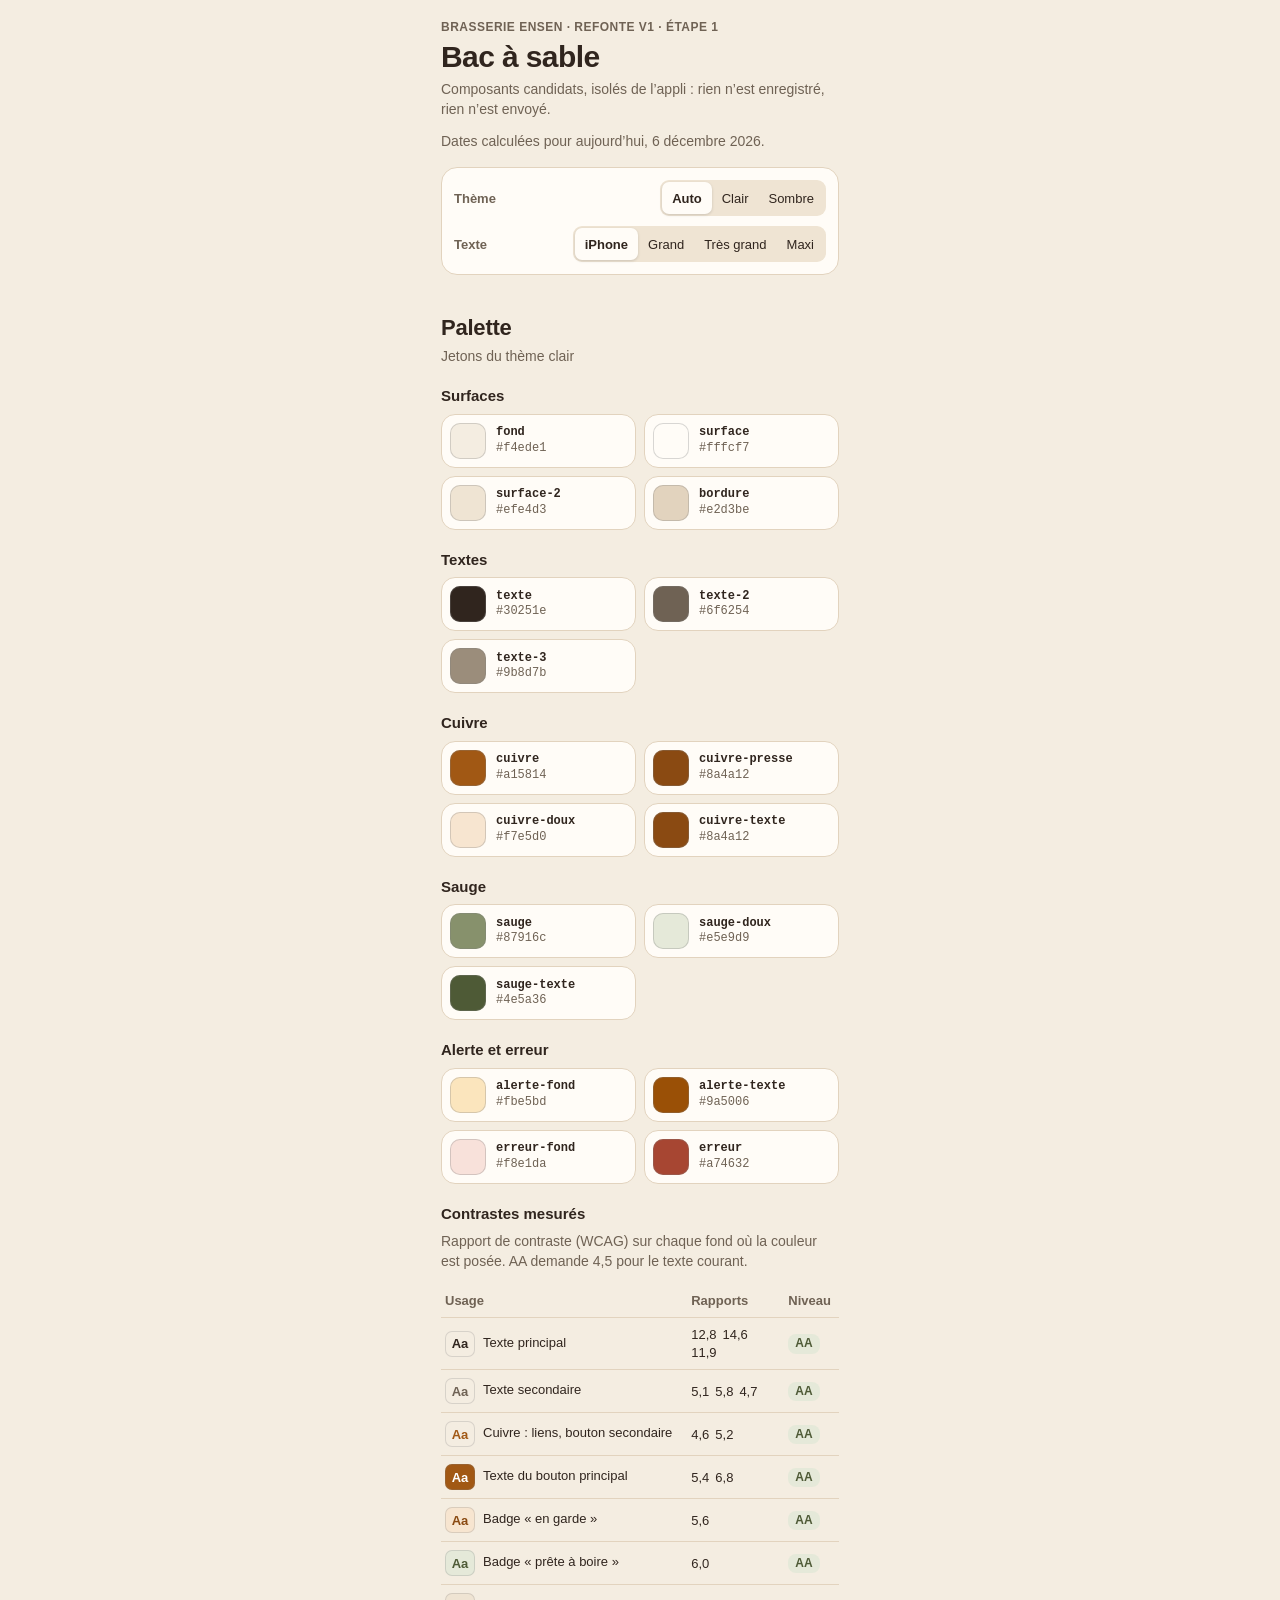
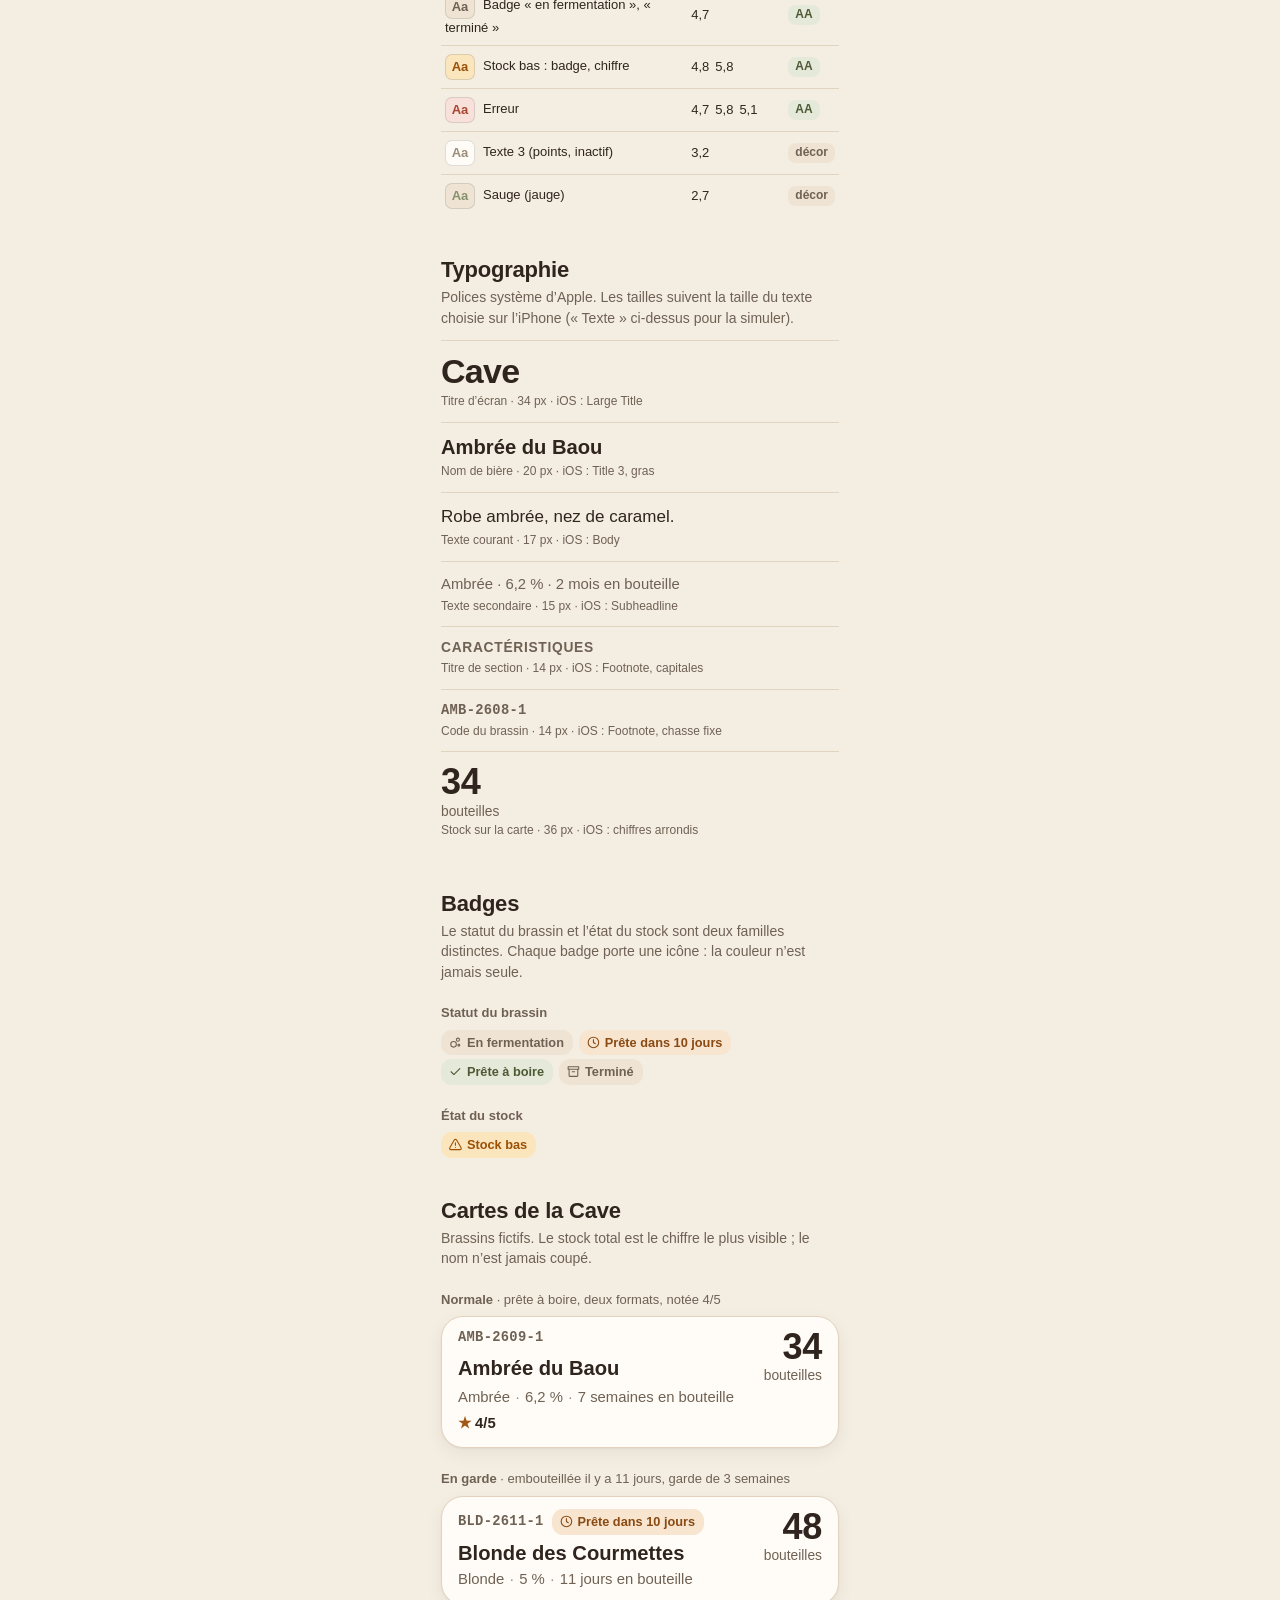
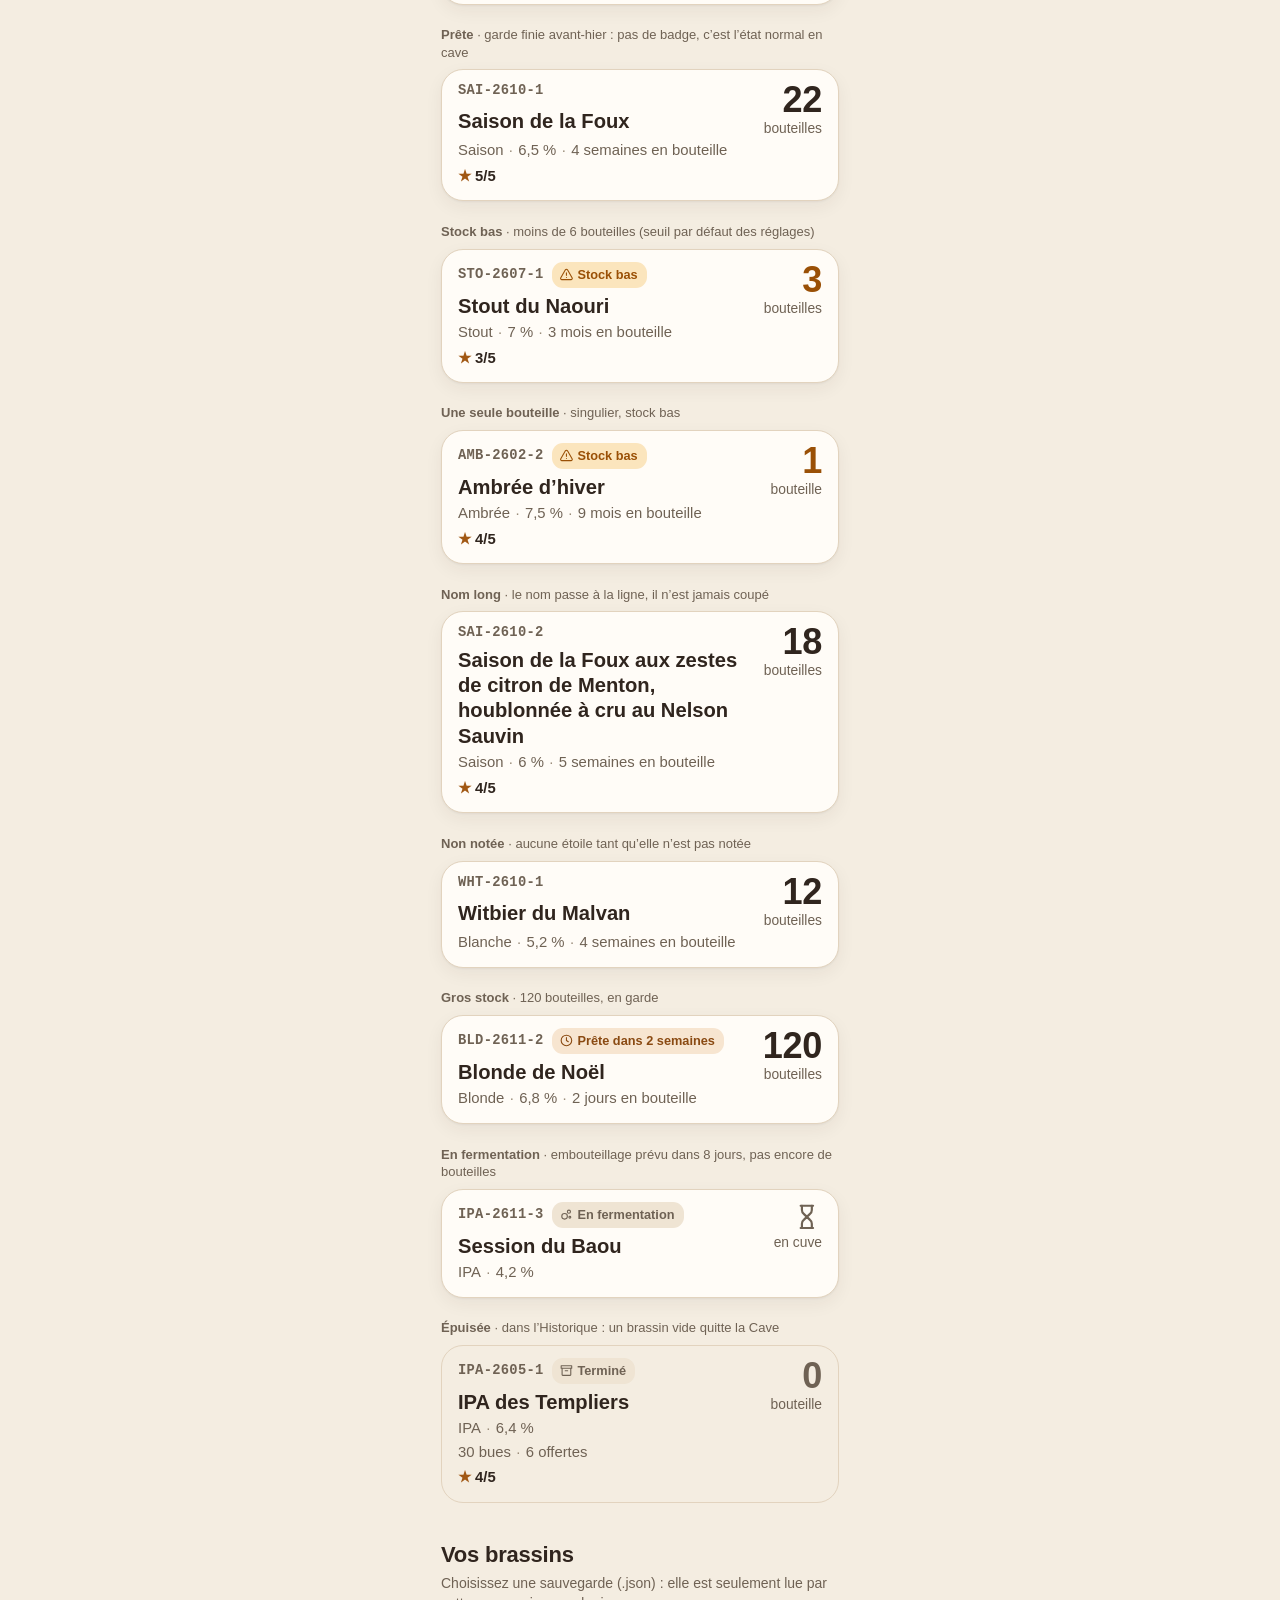
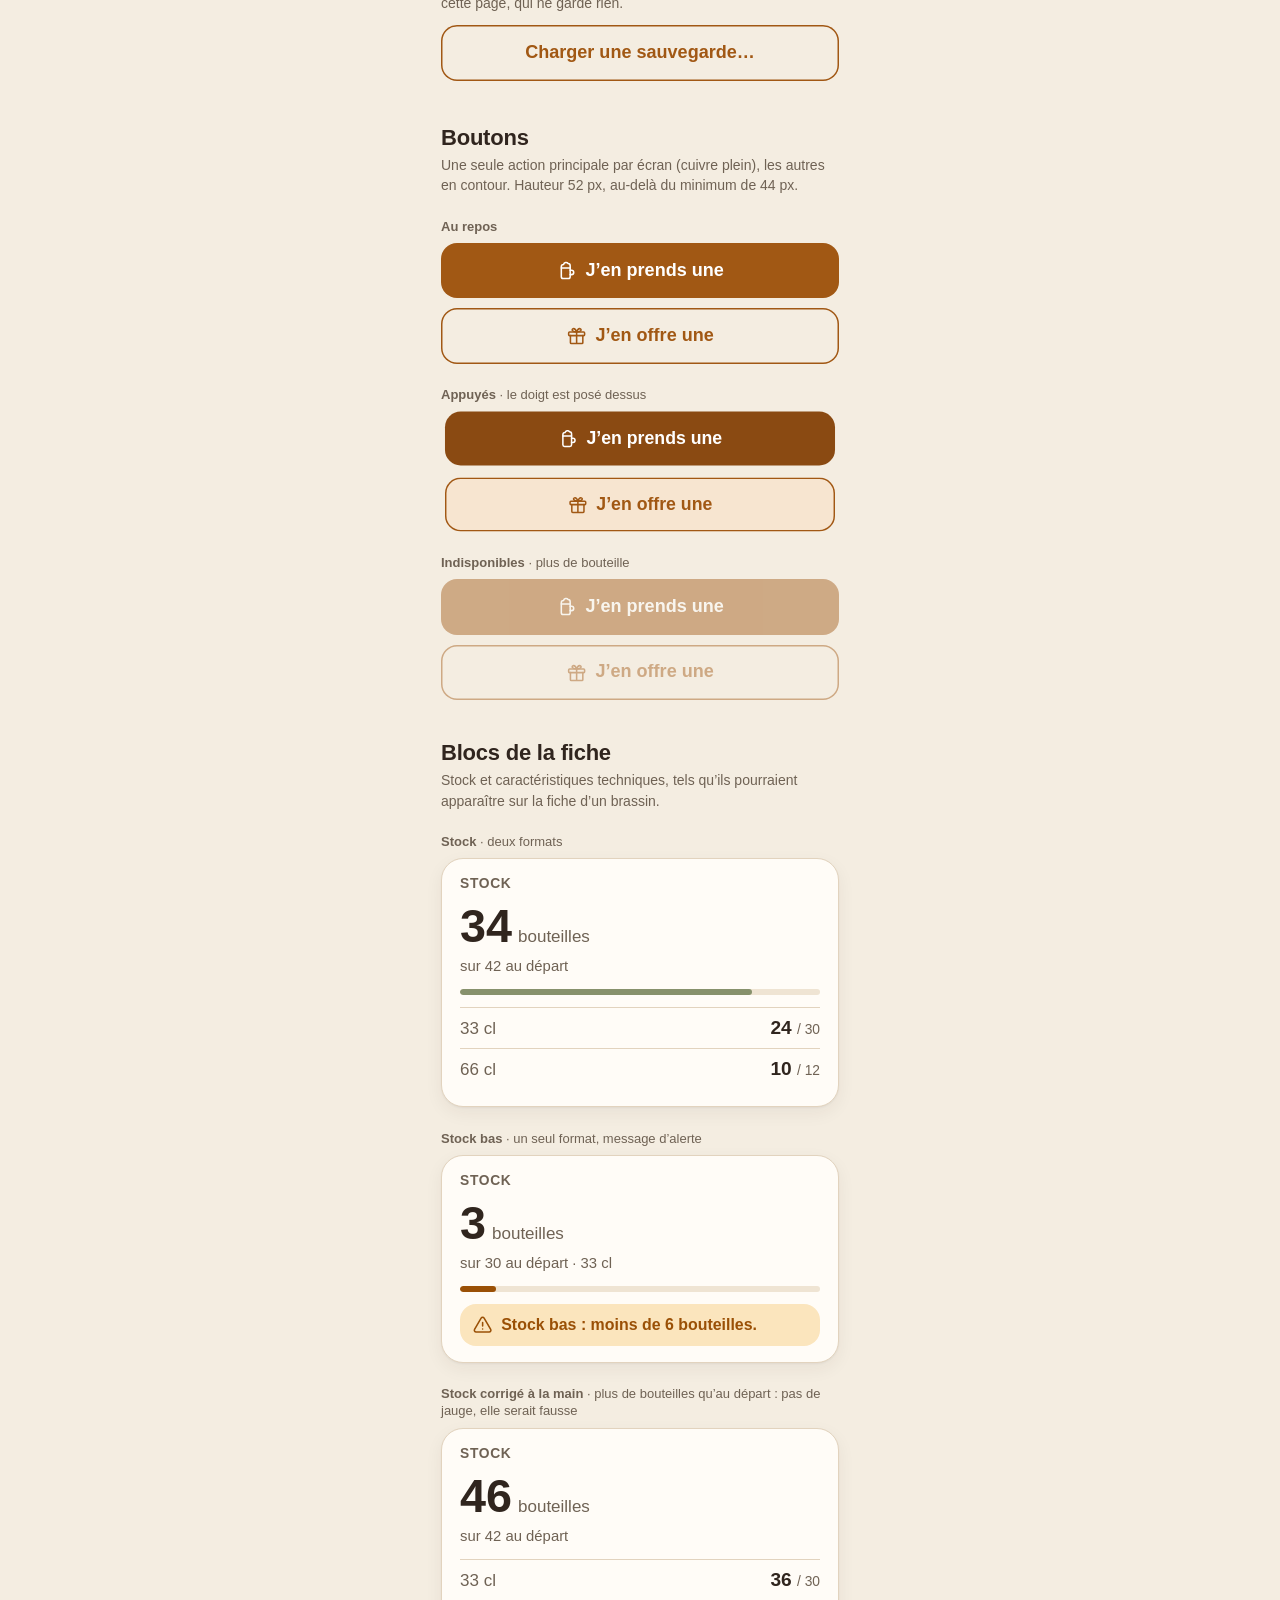
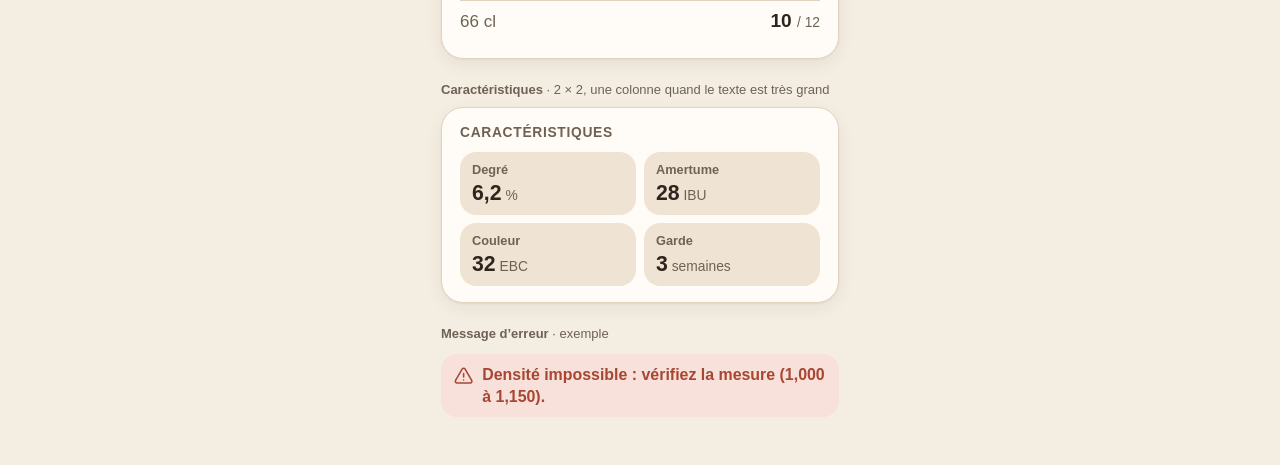
==== dev/bac-a-sable/index.html @ 82c7c416 "Refonte visuelle, étape 1 : bac à sable des composants Page de démonstration isolée (dev/bac-a-sable" ====
<!doctype html>
<html lang="fr">
<head>
  <meta charset="utf-8">
  <meta name="viewport" content="width=device-width, initial-scale=1, viewport-fit=cover">
  <meta name="robots" content="noindex">
  <meta name="color-scheme" content="light dark">
  <title>Bac à sable · Brasserie Ensen</title>
  <link rel="icon" href="../../icons/icon.svg" type="image/svg+xml">
  <link rel="stylesheet" href="systeme.css">
  <link rel="stylesheet" href="bac-a-sable.css">
  <script type="module" src="bac-a-sable.js"></script>
</head>
<body>
  <header class="bs-entete">
    <p class="bs-surtitre">Brasserie Ensen · refonte v1 · étape 1</p>
    <h1>Bac à sable</h1>
    <p class="bs-intro">Composants candidats, isolés de l’appli : rien n’est enregistré, rien n’est envoyé.</p>
    <p class="bs-intro" id="date-du-jour"></p>
    <div class="bs-reglages">
      <div class="bs-reglage">
        <span id="libelle-theme">Thème</span>
        <div class="bs-segments" role="group" aria-labelledby="libelle-theme">
          <button type="button" data-reglage="theme" data-valeur="auto" aria-pressed="true">Auto</button>
          <button type="button" data-reglage="theme" data-valeur="clair" aria-pressed="false">Clair</button>
          <button type="button" data-reglage="theme" data-valeur="sombre" aria-pressed="false">Sombre</button>
        </div>
      </div>
      <div class="bs-reglage">
        <span id="libelle-taille">Texte</span>
        <div class="bs-segments" role="group" aria-labelledby="libelle-taille">
          <button type="button" data-reglage="taille" data-valeur="systeme" aria-pressed="true">iPhone</button>
          <button type="button" data-reglage="taille" data-valeur="21" aria-pressed="false">Grand</button>
          <button type="button" data-reglage="taille" data-valeur="28" aria-pressed="false">Très grand</button>
          <button type="button" data-reglage="taille" data-valeur="40" aria-pressed="false">Maxi</button>
        </div>
      </div>
    </div>
  </header>

  <main class="bs-page">
    <section class="bs-section" aria-labelledby="titre-palette">
      <h2 id="titre-palette">Palette</h2>
      <p class="bs-intro" id="theme-actif"></p>
      <div id="nuancier"></div>
      <h3 class="bs-sous-titre">Contrastes mesurés</h3>
      <p class="bs-intro">Rapport de contraste (WCAG) sur chaque fond où la couleur est posée. AA demande 4,5 pour le texte courant.</p>
      <table class="bs-contrastes">
        <thead><tr><th scope="col">Usage</th><th scope="col">Rapports</th><th scope="col">Niveau</th></tr></thead>
        <tbody id="contrastes"></tbody>
      </table>
    </section>

    <section class="bs-section" aria-labelledby="titre-typo">
      <h2 id="titre-typo">Typographie</h2>
      <p class="bs-intro">Polices système d’Apple. Les tailles suivent la taille du texte choisie sur l’iPhone (« Texte » ci-dessus pour la simuler).</p>
      <div id="typographie"></div>
    </section>

    <section class="bs-section" aria-labelledby="titre-badges">
      <h2 id="titre-badges">Badges</h2>
      <p class="bs-intro">Le statut du brassin et l’état du stock sont deux familles distinctes. Chaque badge porte une icône : la couleur n’est jamais seule.</p>
      <div id="badges"></div>
    </section>

    <section class="bs-section" aria-labelledby="titre-cartes">
      <h2 id="titre-cartes">Cartes de la Cave</h2>
      <p class="bs-intro">Brassins fictifs. Le stock total est le chiffre le plus visible ; le nom n’est jamais coupé.</p>
      <div id="cartes"></div>
    </section>

    <section class="bs-section" aria-labelledby="titre-reels">
      <h2 id="titre-reels">Vos brassins</h2>
      <p class="bs-intro">Choisissez une sauvegarde (.json) : elle est seulement lue par cette page, qui ne garde rien.</p>
      <label class="e-btn e-btn--secondaire bs-fichier">
        Charger une sauvegarde…
        <input type="file" id="fichier" accept=".json,application/json">
      </label>
      <div id="reels"></div>
    </section>

    <section class="bs-section" aria-labelledby="titre-boutons">
      <h2 id="titre-boutons">Boutons</h2>
      <p class="bs-intro">Une seule action principale par écran (cuivre plein), les autres en contour. Hauteur 52 px, au-delà du minimum de 44 px.</p>
      <div id="boutons"></div>
    </section>

    <section class="bs-section" aria-labelledby="titre-blocs">
      <h2 id="titre-blocs">Blocs de la fiche</h2>
      <p class="bs-intro">Stock et caractéristiques techniques, tels qu’ils pourraient apparaître sur la fiche d’un brassin.</p>
      <div id="blocs"></div>
    </section>
  </main>
</body>
</html>
---- dev/bac-a-sable/systeme.css ----
/* Brasserie Ensen — système de design v1 (candidat, étape 1 de la refonte).
   Jetons sémantiques et composants, préfixés « e- » : ils cohabitent avec les styles
   actuels de l'appli sans les toucher, et seront adoptés écran par écran.
   Tailles en rem : elles suivent la taille du texte choisie sur l'iPhone (Dynamic Type)
   grâce à la police système -apple-system-body. */

/* ---------- Taille de base : celle de l'iPhone (Dynamic Type) ---------- */

html { font-size: 17px; }
@supports (font: -apple-system-body) {
  html { font: -apple-system-body; }
}

/* ---------- Jetons : clair ---------- */

:root {
  color-scheme: light;

  /* Surfaces */
  --e-fond: #f4ede1;
  --e-surface: #fffcf7;
  --e-surface-2: #efe4d3;
  --e-bordure: #e2d3be; /* décor : séparation douce, jamais seule porteuse d'information */

  /* Textes (contrastes sur le fond, la carte et la surface 2) */
  --e-texte: #30251e; /* 11,9 à 14,6:1 */
  --e-texte-2: #6f6254; /* 4,7 à 5,8:1 (au lieu de #796b5c, à 4,1:1 sur la surface 2) */
  --e-texte-3: #9b8d7b; /* décor seulement (2,8:1) : points, éléments inactifs */

  /* Cuivre : action principale, liens, sélection */
  --e-cuivre: #a15814; /* blanc dessus 5,4:1, sur le fond 4,6:1 (au lieu de #b76519, à 4,3:1) */
  --e-cuivre-presse: #8a4a12;
  --e-sur-cuivre: #ffffff;
  --e-cuivre-doux: #f7e5d0;
  --e-cuivre-texte: #8a4a12; /* sur cuivre doux : 5,6:1 */

  /* Sauge : prête, succès */
  --e-sauge: #87916c; /* décor seulement (3,3:1) */
  --e-sauge-doux: #e5e9d9;
  --e-sauge-texte: #4e5a36; /* sur sauge douce : 6,0:1 */

  /* Alerte (stock bas) et erreur */
  --e-alerte-fond: #fbe5bd;
  --e-alerte-texte: #9a5006; /* 4,8:1 */
  --e-erreur: #a74632; /* 5,1 à 5,8:1 */
  --e-erreur-fond: #f8e1da;

  /* Une seule famille d'ombres, légère */
  --e-ombre: 0 1px 2px rgb(48 37 30 / 0.05), 0 6px 18px rgb(48 37 30 / 0.06);

  /* Espacements (4, 8, 12, 16, 24, 32) et rayons */
  --e-1: 4px;
  --e-2: 8px;
  --e-3: 12px;
  --e-4: 16px;
  --e-5: 24px;
  --e-6: 32px;
  --e-r-badge: 11px;
  --e-r-champ: 16px;
  --e-r-carte: 22px;

  /* Polices système Apple */
  --e-police: -apple-system, BlinkMacSystemFont, "SF Pro Text", "Segoe UI", Roboto, "Helvetica Neue", sans-serif;
  --e-police-arrondie: ui-rounded, -apple-system, "SF Pro Rounded", "Segoe UI", sans-serif;
  --e-police-code: ui-monospace, "SF Mono", Menlo, Consolas, monospace;
}

/* ---------- Jetons : sombre (choix manuel, puis réglage de l'iPhone) ---------- */

:root[data-theme="sombre"] {
  color-scheme: dark;
  --e-fond: #17120e;
  --e-surface: #211a15;
  --e-surface-2: #2d241d;
  --e-bordure: #3a3027;
  --e-texte: #f4ebdf;
  --e-texte-2: #b8aa97;
  --e-texte-3: #8a7d6c;
  --e-cuivre: #e9954d;
  --e-cuivre-presse: #f2aa6a;
  --e-sur-cuivre: #1e1007;
  --e-cuivre-doux: #3a2717;
  --e-cuivre-texte: #f1a766;
  --e-sauge: #a3ae86;
  --e-sauge-doux: #2a3020;
  --e-sauge-texte: #c2cda0;
  --e-alerte-fond: #3e2b0f;
  --e-alerte-texte: #f3ba5e;
  --e-erreur: #f0907c;
  --e-erreur-fond: #3e1e17;
  --e-ombre: 0 1px 2px rgb(0 0 0 / 0.4), 0 6px 18px rgb(0 0 0 / 0.3);
}

@media (prefers-color-scheme: dark) {
  :root:not([data-theme="clair"]) {
    color-scheme: dark;
    --e-fond: #17120e;
    --e-surface: #211a15;
    --e-surface-2: #2d241d;
    --e-bordure: #3a3027;
    --e-texte: #f4ebdf;
    --e-texte-2: #b8aa97;
    --e-texte-3: #8a7d6c;
    --e-cuivre: #e9954d;
    --e-cuivre-presse: #f2aa6a;
    --e-sur-cuivre: #1e1007;
    --e-cuivre-doux: #3a2717;
    --e-cuivre-texte: #f1a766;
    --e-sauge: #a3ae86;
    --e-sauge-doux: #2a3020;
    --e-sauge-texte: #c2cda0;
    --e-alerte-fond: #3e2b0f;
    --e-alerte-texte: #f3ba5e;
    --e-erreur: #f0907c;
    --e-erreur-fond: #3e1e17;
    --e-ombre: 0 1px 2px rgb(0 0 0 / 0.4), 0 6px 18px rgb(0 0 0 / 0.3);
  }
}

/* ---------- Typographie (rem : suit la taille du texte de l'iPhone) ---------- */

.e-titre-ecran { margin: 0; font: 800 2rem/1.1 var(--e-police); letter-spacing: -0.02em; color: var(--e-texte); }
.e-titre-section {
  margin: 0;
  color: var(--e-texte-2);
  font: 650 0.8125rem/1.3 var(--e-police);
  letter-spacing: 0.05em;
  text-transform: uppercase;
}
.e-texte { font: 400 1rem/1.45 var(--e-police); color: var(--e-texte); }
.e-secondaire { font: 400 0.875rem/1.4 var(--e-police); color: var(--e-texte-2); }
.e-code {
  font: 600 0.8125rem/1.3 var(--e-police-code);
  letter-spacing: 0.02em;
  color: var(--e-texte-2);
}
.e-chiffre { font-family: var(--e-police-arrondie); font-variant-numeric: tabular-nums; }
.e-insecable { white-space: nowrap; } /* « 33 cl » ne se coupe pas */

/* Icônes au trait fin (SVG maison) */
.e-icone { width: 1.25rem; height: 1.25rem; flex: none; }

/* ---------- Badges : statut du brassin ≠ état du stock ---------- */

.e-badges { display: flex; flex-wrap: wrap; gap: var(--e-1) 6px; }
.e-badge {
  display: inline-flex;
  align-items: center;
  gap: 4px;
  min-height: 1.5rem;
  padding: 2px 9px 2px 7px;
  border-radius: var(--e-r-badge);
  font: 650 0.75rem/1.2 var(--e-police);
}
.e-badge .e-icone { width: 0.875rem; height: 0.875rem; }
/* Statut de production : fonds doux, icône d'état (bulles, horloge, coche, boîte) */
.e-badge--fermentation,
.e-badge--termine { background: var(--e-surface-2); color: var(--e-texte-2); }
.e-badge--garde { background: var(--e-cuivre-doux); color: var(--e-cuivre-texte); }
.e-badge--prete { background: var(--e-sauge-doux); color: var(--e-sauge-texte); }
/* État du stock : couleur d'alerte et triangle, pour ne jamais dépendre de la seule couleur */
.e-badge--stock-bas { background: var(--e-alerte-fond); color: var(--e-alerte-texte); }

/* ---------- Note compacte ---------- */

.e-note { display: flex; align-items: baseline; gap: 4px; width: fit-content; margin: 0; font: 650 0.875rem/1.3 var(--e-police); color: var(--e-texte); }
.e-note .e-etoile { color: var(--e-cuivre); }

/* ---------- Carte de brassin (Cave) ---------- */

.e-cartes { display: grid; gap: var(--e-3); margin: 0; padding: 0; list-style: none; }
.e-carte {
  container-type: inline-size; /* la carte se réorganise quand le texte grandit */
  display: block;
  padding: var(--e-3) var(--e-4) 14px;
  border: 1px solid var(--e-bordure);
  border-radius: var(--e-r-carte);
  background: var(--e-surface);
  box-shadow: var(--e-ombre);
  color: var(--e-texte);
  text-decoration: none;
  transition: transform 0.12s;
}
.e-carte:active { transform: scale(0.985); }
.e-carte:focus-visible { outline: 2px solid var(--e-cuivre); outline-offset: 3px; }
/* Stock en haut à droite, à côté du code et du nom ; les autres lignes prennent toute la largeur */
.e-carte-grille {
  display: grid;
  grid-template-columns: minmax(0, 1fr) auto;
  grid-template-areas:
    "haut  stock"
    "nom   stock"
    "meta  meta"
    "bilan bilan"
    "note  note";
  column-gap: var(--e-4);
  align-items: start;
}
.e-carte-haut { grid-area: haut; display: flex; flex-wrap: wrap; align-items: center; gap: 6px var(--e-2); margin-bottom: 6px; }
.e-carte-nom { grid-area: nom; margin: 0; font: 700 1.1875rem/1.25 var(--e-police); overflow-wrap: anywhere; }
.e-carte-meta { grid-area: meta; margin: 3px 0 0; overflow: hidden; color: var(--e-texte-2); font: 400 0.875rem/1.4 var(--e-police); }
.e-carte-bilan { grid-area: bilan; }
.e-carte-grille > .e-note { grid-area: note; margin-top: 6px; }
/* Stock total : le chiffre le plus visible de la carte */
.e-carte-stock { grid-area: stock; display: grid; justify-items: end; text-align: right; }
.e-carte-stock b { font: 700 2.125rem/1 var(--e-police-arrondie); font-variant-numeric: tabular-nums; letter-spacing: -0.01em; }
.e-carte-stock span { margin-top: 2px; color: var(--e-texte-2); font: 400 0.8125rem/1.2 var(--e-police); }
.e-carte-stock--bas b { color: var(--e-alerte-texte); }
.e-carte-stock--vide b { color: var(--e-texte-2); }
.e-carte-stock--attente .e-icone { width: 1.75rem; height: 1.75rem; color: var(--e-texte-2); }
.e-carte--terminee { background: transparent; box-shadow: none; }

/* Très grand texte : une seule colonne, le stock sous le nom (« 34 bouteilles ») */
@container (max-width: 14rem) {
  .e-carte-grille { grid-template-columns: minmax(0, 1fr); grid-template-areas: "haut" "nom" "stock" "meta" "bilan" "note"; }
  .e-carte-stock { display: flex; flex-wrap: wrap; align-items: baseline; gap: 0 6px; margin-top: 4px; text-align: left; }
}

/* Liste « Ambrée · 6,2 % · … » : chaque élément porte son point, et le point qui
   ouvrirait une nouvelle ligne est masqué (décalé à gauche, coupé par le parent). */
.e-points { display: flex; flex-wrap: wrap; margin-left: -1em; }
/* Retrait suspendu : si un élément trop long se coupe lui-même, sa 2e ligne reste visible */
.e-points > span { min-width: 0; padding-left: 1em; text-indent: -1em; }
.e-points > span::before { content: "·"; display: inline-block; width: 1em; text-align: center; text-indent: 0; color: var(--e-texte-3); }

/* ---------- Boutons ---------- */

.e-btn {
  appearance: none;
  display: inline-flex;
  align-items: center;
  justify-content: center;
  gap: var(--e-2);
  min-height: 3.25rem;
  padding: 0 1.25rem;
  border: 0;
  border-radius: var(--e-r-champ);
  background: transparent;
  color: inherit;
  font: 650 1.0625rem/1.2 var(--e-police);
  text-align: center;
  text-decoration: none;
  cursor: pointer;
  touch-action: manipulation;
  transition: transform 0.12s, background-color 0.12s;
}
.e-btn:active { transform: scale(0.98); }
.e-btn:disabled { opacity: 0.45; }
.e-btn:focus-visible { outline: 2px solid var(--e-cuivre); outline-offset: 2px; }
.e-btn--principal { background: var(--e-cuivre); color: var(--e-sur-cuivre); }
.e-btn--principal:active { background: var(--e-cuivre-presse); }
.e-btn--secondaire { color: var(--e-cuivre); box-shadow: inset 0 0 0 1.5px var(--e-cuivre); }
.e-btn--secondaire:active { background: var(--e-cuivre-doux); }
.e-actions { display: flex; flex-wrap: wrap; gap: 10px; }
/* Pleine largeur l'un sous l'autre sur iPhone (texte jamais coupé), côte à côte si la place le permet */
.e-actions .e-btn { flex: 1 1 12rem; }

/* ---------- Blocs : stock, caractéristiques ---------- */

.e-bloc {
  container-type: inline-size; /* les caractéristiques passent sur une colonne quand le texte grandit */
  padding: var(--e-4) 18px;
  border: 1px solid var(--e-bordure);
  border-radius: var(--e-r-carte);
  background: var(--e-surface);
  box-shadow: var(--e-ombre);
  color: var(--e-texte);
}
.e-bloc > .e-titre-section { margin-bottom: 10px; }

/* Jauge : reprend le chiffre écrit à côté, simple appui visuel */
.e-jauge { height: 6px; margin-top: var(--e-3); border-radius: 3px; background: var(--e-surface-2); overflow: hidden; }
.e-jauge > span { display: block; height: 100%; border-radius: inherit; background: var(--e-sauge); }
.e-jauge--alerte > span { background: var(--e-alerte-texte); }

/* Message dans un bloc (alerte, erreur) : icône + texte, jamais la couleur seule */
.e-message {
  display: flex;
  align-items: flex-start;
  gap: var(--e-2);
  margin: var(--e-3) 0 0;
  padding: 10px var(--e-3);
  border-radius: var(--e-r-champ);
  font: 600 0.9375rem/1.35 var(--e-police);
}
.e-message .e-icone { margin-top: 0.05em; }
.e-message--alerte { background: var(--e-alerte-fond); color: var(--e-alerte-texte); }
.e-message--erreur { background: var(--e-erreur-fond); color: var(--e-erreur); }

.e-stock-total { margin: 0; font: 400 1rem/1.2 var(--e-police); color: var(--e-texte-2); }
.e-stock-total b { margin-right: 6px; color: var(--e-texte); font: 700 2.75rem/1 var(--e-police-arrondie); font-variant-numeric: tabular-nums; }
.e-stock-depart { margin: 6px 0 0; color: var(--e-texte-2); font: 400 0.875rem/1.4 var(--e-police); }
.e-formats { display: grid; gap: 0; margin: var(--e-3) 0 0; }
.e-formats > div { display: flex; justify-content: space-between; align-items: baseline; padding: var(--e-2) 0; border-top: 1px solid var(--e-bordure); }
.e-formats dt { color: var(--e-texte-2); font: 400 1rem/1.3 var(--e-police); }
.e-formats dd { margin: 0; font: 700 1.125rem/1.3 var(--e-police-arrondie); font-variant-numeric: tabular-nums; }
.e-formats dd small { color: var(--e-texte-2); font: 400 0.8125rem var(--e-police); }

/* Caractéristiques : 2 × 2, une seule colonne aux très grandes tailles de texte (jamais tronquées) */
.e-metriques { display: grid; grid-template-columns: 1fr 1fr; gap: var(--e-2); margin: 0; }
@container (max-width: 13.5rem) {
  .e-metriques { grid-template-columns: 1fr; }
}
.e-metrique { display: grid; align-content: start; gap: 2px; padding: 10px var(--e-3); border-radius: var(--e-r-champ); background: var(--e-surface-2); }
.e-metrique dt { color: var(--e-texte-2); font: 600 0.75rem/1.3 var(--e-police); }
.e-metrique dd { margin: 0; color: var(--e-texte-2); font: 400 0.8125rem/1.2 var(--e-police); }
.e-metrique dd b { color: var(--e-texte); font: 700 1.25rem/1.15 var(--e-police-arrondie); font-variant-numeric: tabular-nums; }

/* ---------- Moins d'animations si l'iPhone le demande ---------- */

@media (prefers-reduced-motion: reduce) {
  .e-carte,
  .e-btn { transition: none; }
  .e-carte:active,
  .e-btn:active { transform: none; }
}
---- dev/bac-a-sable/bac-a-sable.css ----
/* Mise en page du bac à sable seulement (préfixe « bs- ») : ne fait pas partie du système.
   Les libellés de la page sont en px pour rester fixes ; les composants « e- » sont en rem
   et suivent la taille du texte simulée. */

/* Simulation de la taille du texte de l'iPhone (Réglages > Luminosité et affichage > Taille du texte) */
html[data-taille="21"] { font-size: 21px; }
html[data-taille="28"] { font-size: 28px; }
html[data-taille="40"] { font-size: 40px; }

*,
*::before,
*::after { box-sizing: border-box; }

body {
  margin: 0;
  background: var(--e-fond);
  color: var(--e-texte);
  font: 400 16px/1.45 var(--e-police);
  -webkit-text-size-adjust: 100%;
  text-size-adjust: 100%;
}

.bs-entete,
.bs-page { max-width: 430px; margin: 0 auto; padding: 0 16px; }
.bs-entete { padding-top: max(20px, env(safe-area-inset-top)); }
.bs-page { padding-bottom: max(48px, env(safe-area-inset-bottom)); }

.bs-surtitre { margin: 0; color: var(--e-texte-2); font: 600 12px/1.3 var(--e-police); letter-spacing: 0.04em; text-transform: uppercase; }
.bs-entete h1 { margin: 4px 0 6px; font: 800 30px/1.1 var(--e-police); letter-spacing: -0.02em; }
.bs-intro { margin: 0 0 12px; color: var(--e-texte-2); font: 400 14px/1.45 var(--e-police); }

/* Réglages d'affichage : contrôles segmentés */
.bs-reglages { display: grid; gap: 10px; margin-top: 16px; padding: 12px; border: 1px solid var(--e-bordure); border-radius: 16px; background: var(--e-surface); }
.bs-reglage { display: flex; flex-wrap: wrap; align-items: center; justify-content: space-between; gap: 8px; color: var(--e-texte-2); font: 600 13px/1.2 var(--e-police); }
.bs-segments { display: inline-flex; padding: 2px; border-radius: 9px; background: var(--e-surface-2); }
.bs-segments button {
  appearance: none;
  min-height: 32px;
  padding: 0 10px;
  border: 0;
  border-radius: 7px;
  background: transparent;
  color: var(--e-texte);
  font: 500 13px/1 var(--e-police);
  cursor: pointer;
}
.bs-segments button[aria-pressed="true"] { background: var(--e-surface); box-shadow: 0 1px 3px rgb(0 0 0 / 0.15); font-weight: 650; }
.bs-segments button:focus-visible { outline: 2px solid var(--e-cuivre); outline-offset: 1px; }

/* Sections */
.bs-section { margin-top: 40px; }
.bs-section > h2 { margin: 0 0 4px; font: 750 22px/1.2 var(--e-police); letter-spacing: -0.01em; }
.bs-sous-titre { margin: 20px 0 8px; font: 650 15px/1.3 var(--e-police); }
.bs-cas { margin: 22px 0 8px; color: var(--e-texte-2); font: 650 13px/1.35 var(--e-police); }
.bs-cas small { font: 400 13px/1.35 var(--e-police); }
.bs-pile { display: grid; gap: 12px; }
.bs-resume { margin: 12px 0 0; color: var(--e-texte-2); font: 400 14px/1.4 var(--e-police); }

/* Palette */
.bs-nuancier { display: grid; grid-template-columns: repeat(2, minmax(0, 1fr)); gap: 8px; }
.bs-nuance { display: flex; align-items: center; gap: 10px; min-width: 0; padding: 8px; border: 1px solid var(--e-bordure); border-radius: 14px; background: var(--e-surface); }
.bs-nuance i { flex: none; width: 36px; height: 36px; border-radius: 10px; box-shadow: inset 0 0 0 1px rgb(127 127 127 / 0.3); }
.bs-nuance span { display: grid; min-width: 0; }
.bs-nuance code { font: 600 12px/1.3 var(--e-police-code); overflow-wrap: anywhere; }
.bs-nuance small { color: var(--e-texte-2); font: 400 12px/1.3 var(--e-police-code); }

/* Contrastes */
.bs-contrastes { width: 100%; border-collapse: collapse; font: 400 13px/1.35 var(--e-police); }
.bs-contrastes th,
.bs-contrastes td { padding: 8px 4px; border-top: 1px solid var(--e-bordure); text-align: left; vertical-align: middle; }
.bs-contrastes thead th { border-top: 0; color: var(--e-texte-2); font-weight: 600; }
.bs-contrastes tbody th { font-weight: 500; }
.bs-echantillon {
  display: inline-grid;
  place-items: center;
  width: 30px;
  height: 26px;
  margin-right: 8px;
  border-radius: 7px;
  box-shadow: inset 0 0 0 1px rgb(127 127 127 / 0.25);
  font: 700 13px/1 var(--e-police);
  vertical-align: middle;
}
.bs-mesure { display: inline-block; margin-right: 6px; font-variant-numeric: tabular-nums; }
.bs-ok,
.bs-moyen,
.bs-ko,
.bs-decor { display: inline-block; padding: 2px 7px; border-radius: 8px; font: 650 12px/1.3 var(--e-police); white-space: nowrap; }
.bs-ok { background: var(--e-sauge-doux); color: var(--e-sauge-texte); }
.bs-decor { background: var(--e-surface-2); color: var(--e-texte-2); }
.bs-moyen { background: var(--e-alerte-fond); color: var(--e-alerte-texte); }
.bs-ko { background: var(--e-erreur-fond); color: var(--e-erreur); }

/* Typographie */
.bs-typo { padding: 12px 0; border-top: 1px solid var(--e-bordure); }
.bs-typo > :first-child { margin: 0; }
.bs-legende { margin: 4px 0 0; color: var(--e-texte-2); font: 400 12px/1.3 var(--e-police); }
.bs-gauche { justify-items: start; text-align: left; }

/* Boutons : états figés pour la démonstration */
.e-btn--principal.bs-appuye { background: var(--e-cuivre-presse); transform: scale(0.98); }
.e-btn--secondaire.bs-appuye { background: var(--e-cuivre-doux); transform: scale(0.98); }

/* Choix d'une sauvegarde : le vrai champ fichier, invisible, couvre le bouton */
.bs-fichier { position: relative; width: 100%; margin-bottom: 4px; }
.bs-fichier input { position: absolute; inset: 0; width: 100%; opacity: 0; cursor: pointer; }
.bs-fichier:focus-within { outline: 2px solid var(--e-cuivre); outline-offset: 2px; }
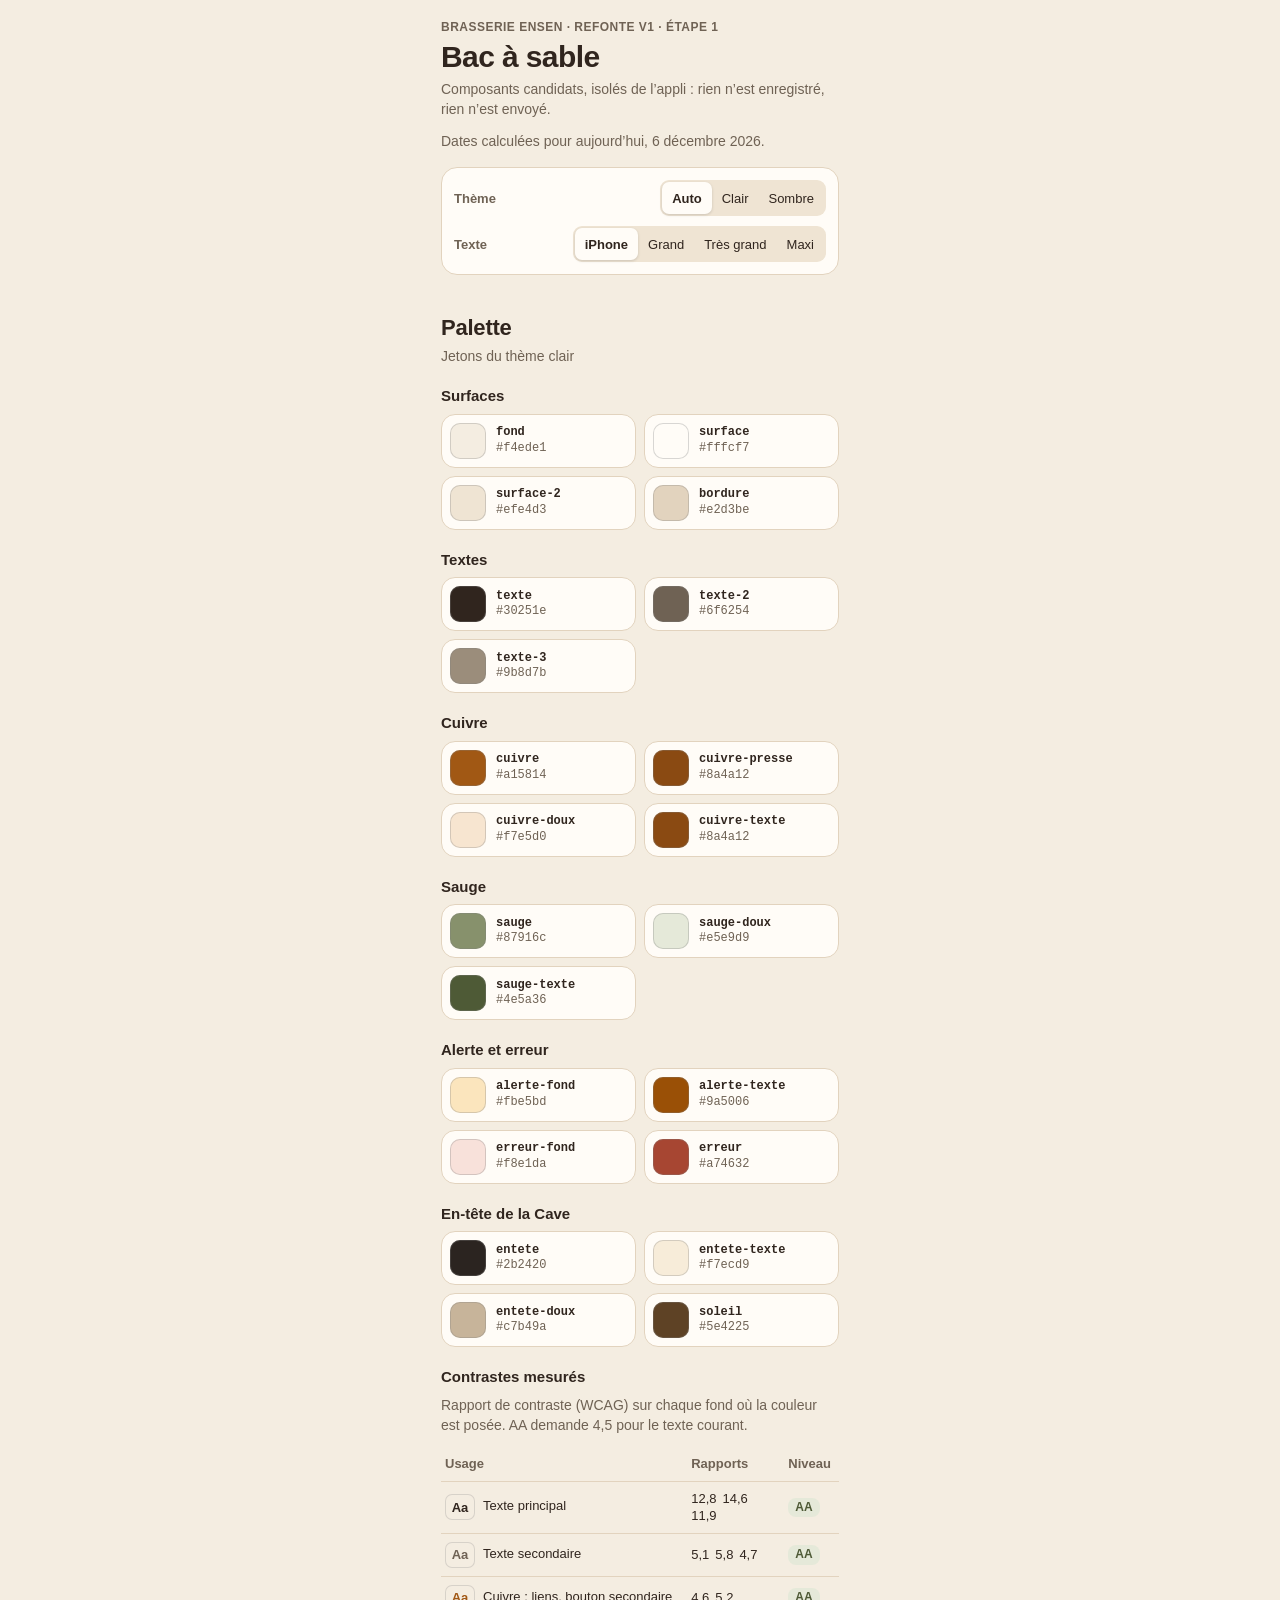
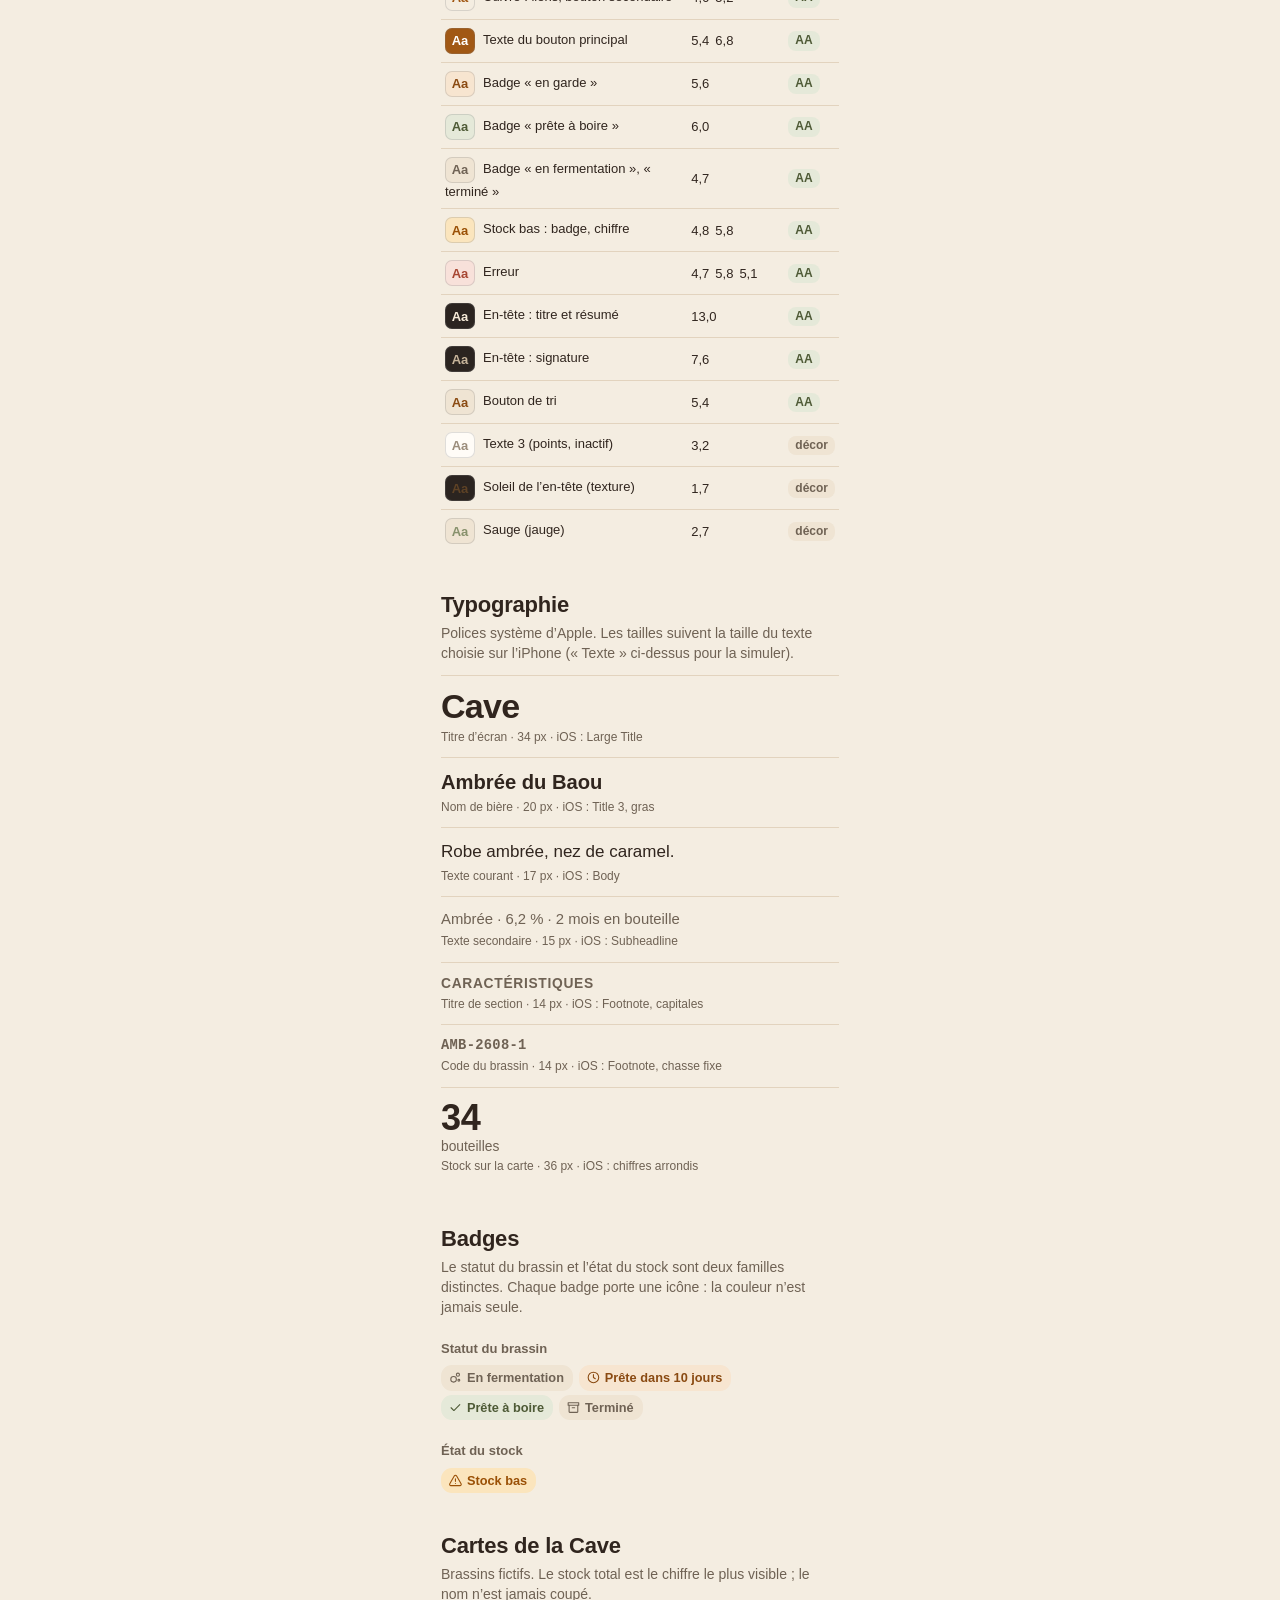
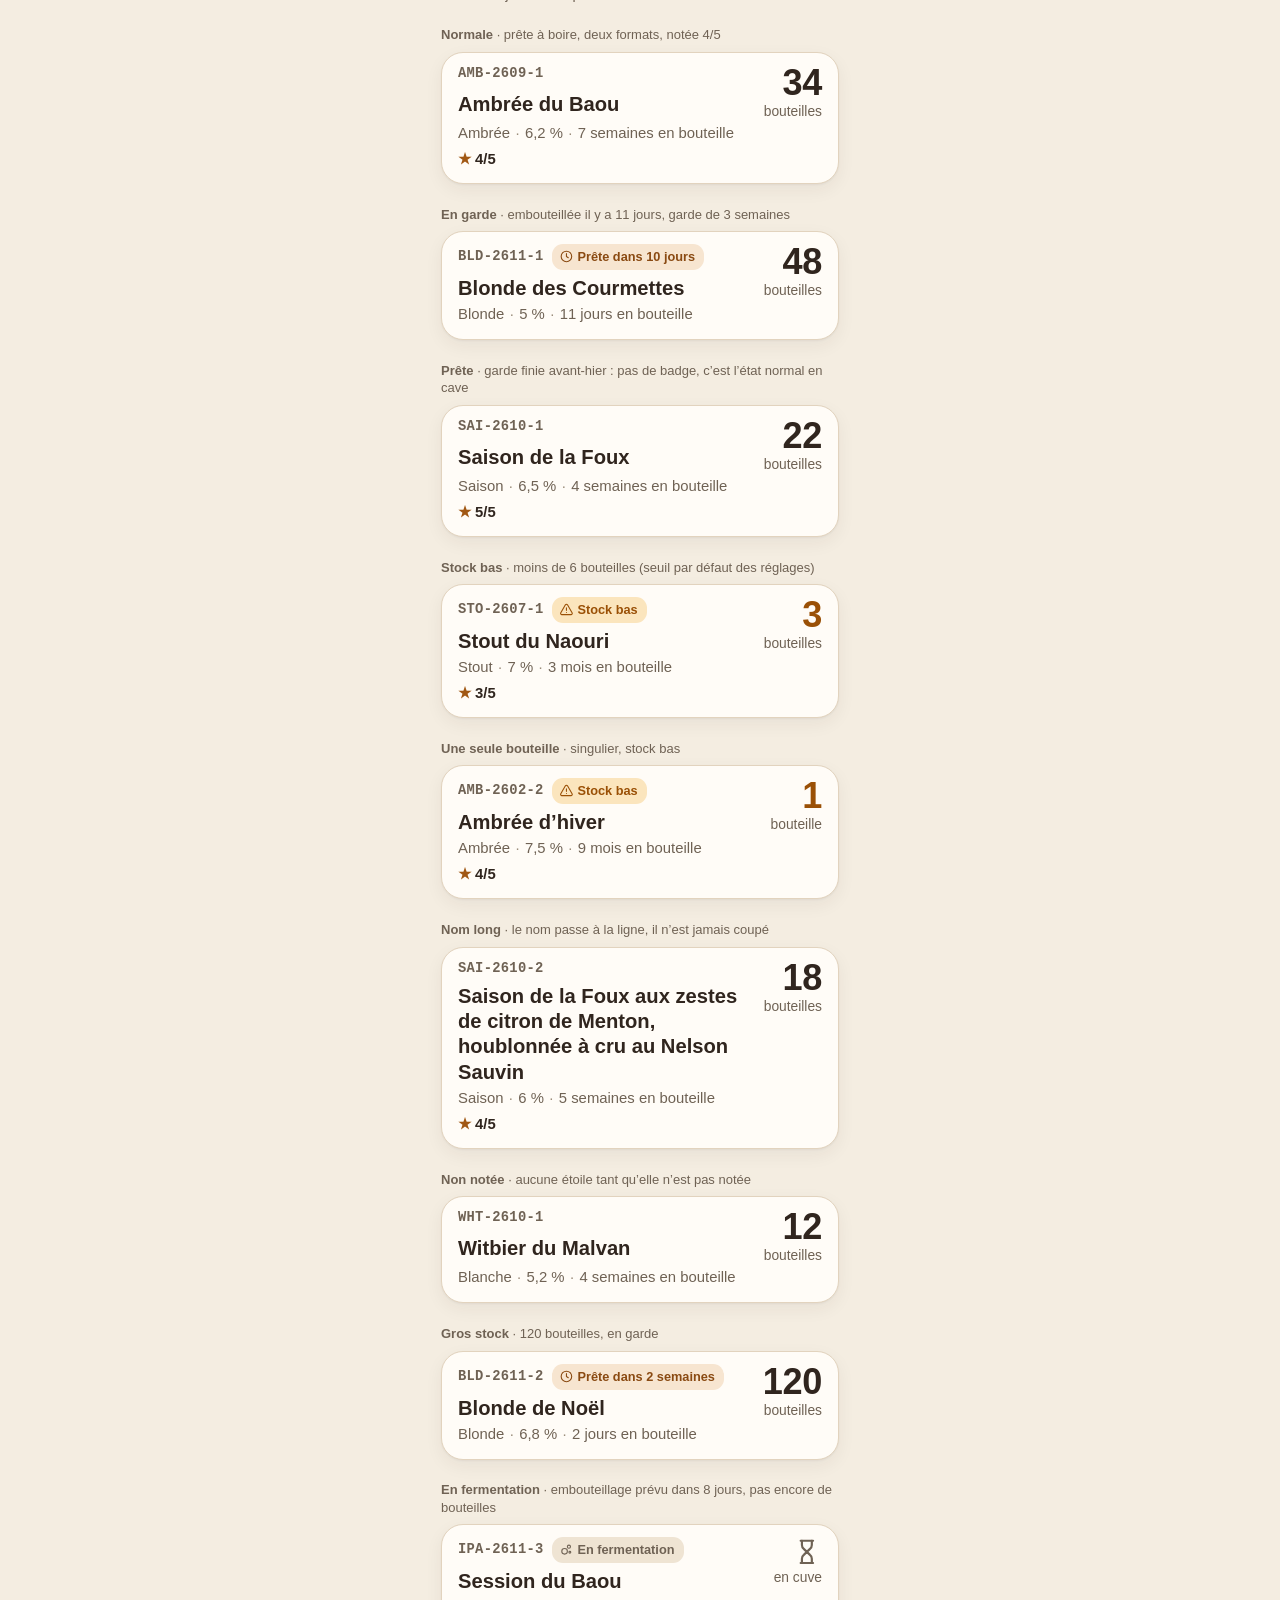
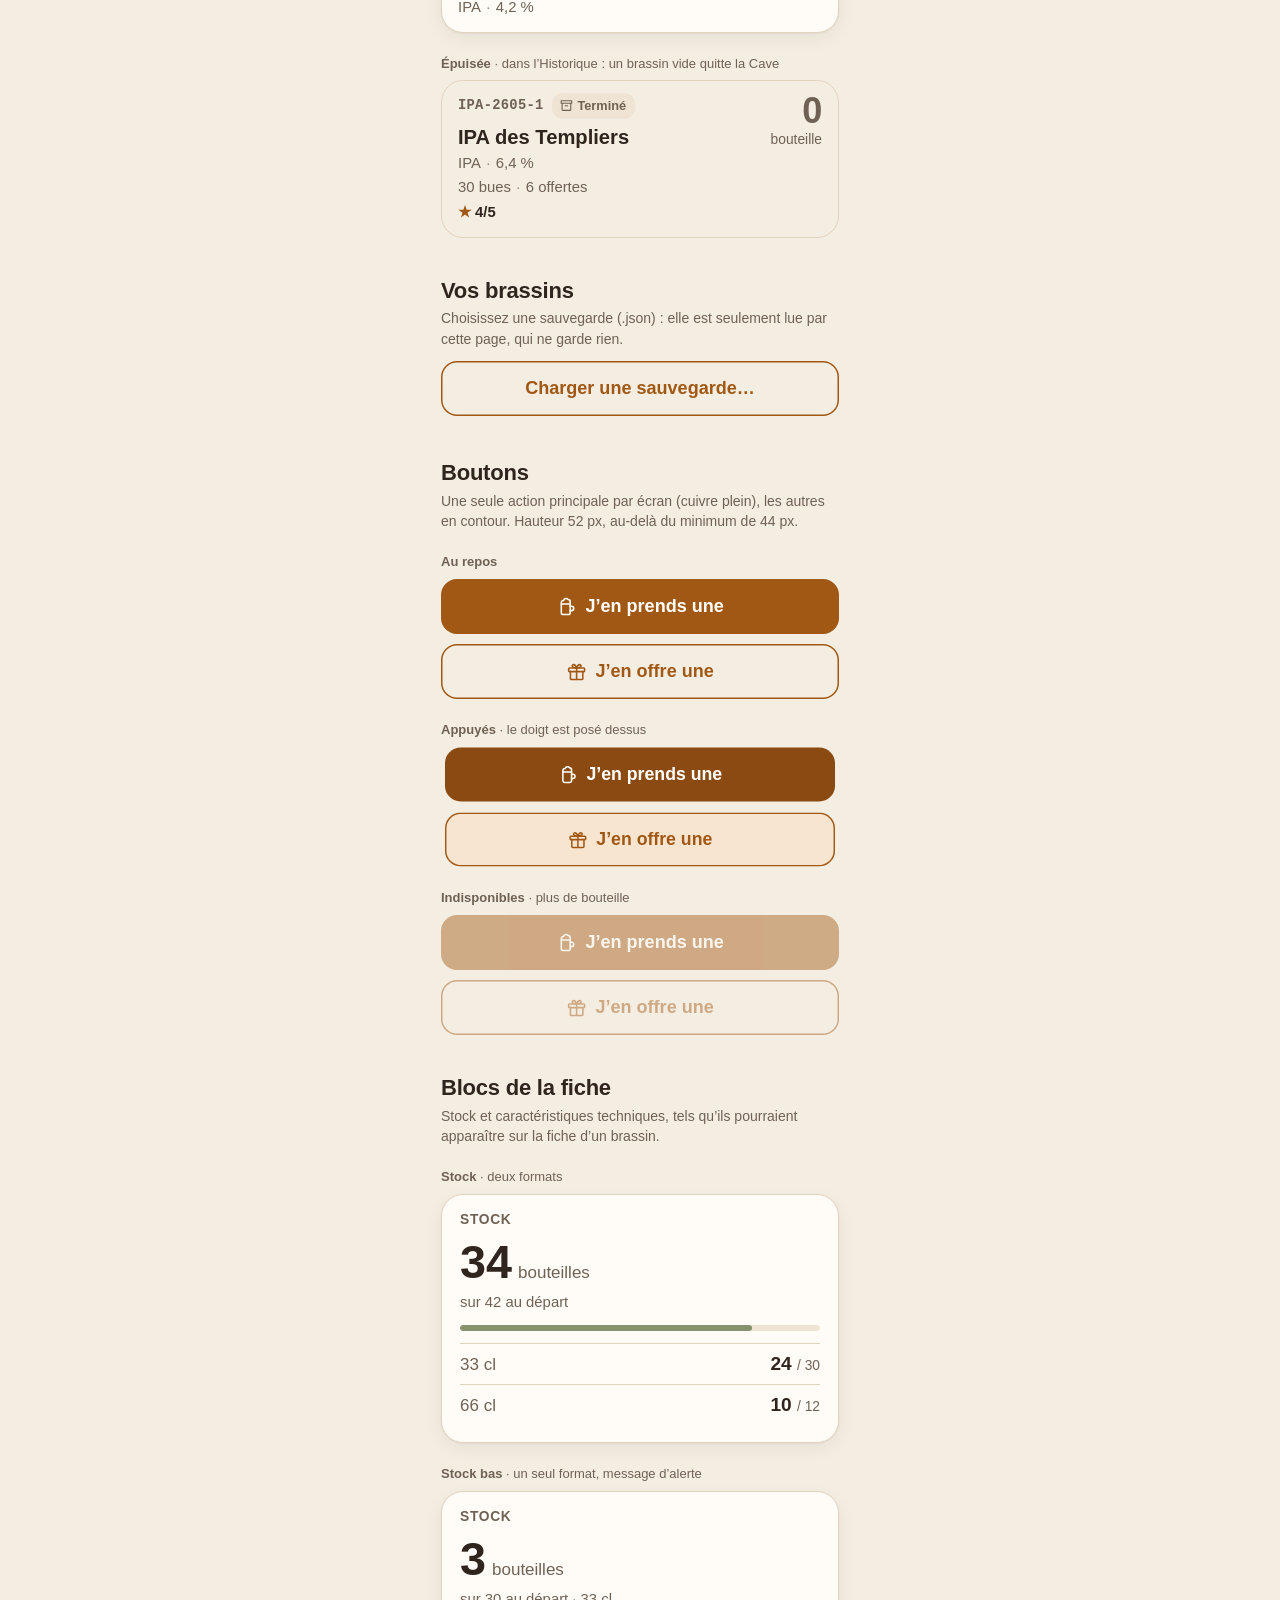
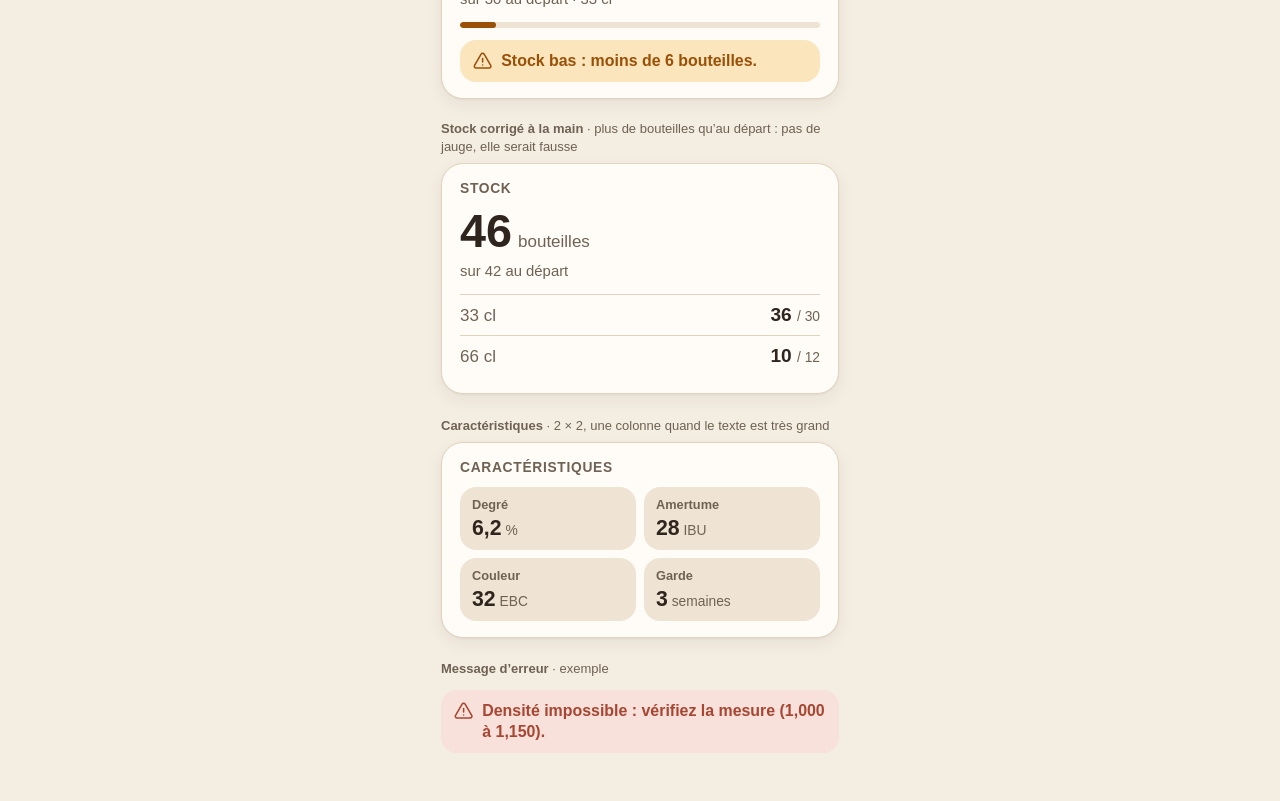
==== commit 5596ecd9: "Brasserie Ensen 1.8.0 — nouvel écran Cave (refonte visuelle, étape 2) - En-tête plus compact (140 → " ====
--- a/dev/bac-a-sable/index.html
+++ b/dev/bac-a-sable/index.html
@@ -7,7 +7,7 @@
   <meta name="color-scheme" content="light dark">
   <title>Bac à sable · Brasserie Ensen</title>
   <link rel="icon" href="../../icons/icon.svg" type="image/svg+xml">
-  <link rel="stylesheet" href="systeme.css">
+  <link rel="stylesheet" href="../../css/systeme.css">
   <link rel="stylesheet" href="bac-a-sable.css">
   <script type="module" src="bac-a-sable.js"></script>
 </head>
--- a/css/systeme.css
+++ b/css/systeme.css
@@ -0,0 +1,445 @@
+/* Brasserie Ensen — système de design v1 (refonte visuelle, composants dans js/composants.js).
+   Jetons sémantiques et composants, préfixés « e- » : ils cohabitent avec les styles
+   de css/app.css sans les toucher, et sont adoptés écran par écran (Cave : étape 2).
+   Tailles en rem : elles suivent la taille du texte choisie sur l'iPhone (Dynamic Type)
+   grâce à la police système -apple-system-body. css/app.css est en px : les écrans
+   pas encore refaits ne bougent pas. */
+
+/* ---------- Taille de base : celle de l'iPhone (Dynamic Type) ---------- */
+
+html { font-size: 17px; }
+/* iPhone seulement (-webkit-touch-callout) : sur Mac, la taille « body » du système vaut 13 px. */
+@supports (font: -apple-system-body) and (-webkit-touch-callout: none) {
+  html { font: -apple-system-body; }
+}
+
+/* ---------- Jetons : clair ---------- */
+
+:root {
+  color-scheme: light;
+
+  /* Surfaces */
+  --e-fond: #f4ede1;
+  --e-surface: #fffcf7;
+  --e-surface-2: #efe4d3;
+  --e-bordure: #e2d3be; /* décor : séparation douce, jamais seule porteuse d'information */
+
+  /* Textes (contrastes sur le fond, la carte et la surface 2) */
+  --e-texte: #30251e; /* 11,9 à 14,6:1 */
+  --e-texte-2: #6f6254; /* 4,7 à 5,8:1 (au lieu de #796b5c, à 4,1:1 sur la surface 2) */
+  --e-texte-3: #9b8d7b; /* décor seulement (2,8:1) : points, éléments inactifs */
+
+  /* Cuivre : action principale, liens, sélection */
+  --e-cuivre: #a15814; /* blanc dessus 5,4:1, sur le fond 4,6:1 (au lieu de #b76519, à 4,3:1) */
+  --e-cuivre-presse: #8a4a12;
+  --e-sur-cuivre: #ffffff;
+  --e-cuivre-doux: #f7e5d0;
+  --e-cuivre-texte: #8a4a12; /* sur cuivre doux : 5,6:1 */
+
+  /* Sauge : prête, succès */
+  --e-sauge: #87916c; /* décor seulement (3,3:1) */
+  --e-sauge-doux: #e5e9d9;
+  --e-sauge-texte: #4e5a36; /* sur sauge douce : 6,0:1 */
+
+  /* Alerte (stock bas) et erreur */
+  --e-alerte-fond: #fbe5bd;
+  --e-alerte-texte: #9a5006; /* 4,8:1 */
+  --e-erreur: #a74632; /* 5,1 à 5,8:1 */
+  --e-erreur-fond: #f8e1da;
+
+  /* En-tête sombre : prolonge la barre d'état noire de l'appli installée (theme-color #2b2420) */
+  --e-entete: #2b2420;
+  --e-entete-texte: #f7ecd9;
+  --e-entete-doux: #c7b49a;
+  --e-colline: #3d322b; /* silhouette du Puy de Naouri : texture discrète */
+  --e-crete: #352b25;
+  --e-soleil: #5e4225;
+
+  /* Une seule famille d'ombres, légère */
+  --e-ombre: 0 1px 2px rgb(48 37 30 / 0.05), 0 6px 18px rgb(48 37 30 / 0.06);
+
+  /* Espacements (4, 8, 12, 16, 24, 32) et rayons */
+  --e-1: 4px;
+  --e-2: 8px;
+  --e-3: 12px;
+  --e-4: 16px;
+  --e-5: 24px;
+  --e-6: 32px;
+  --e-r-badge: 11px;
+  --e-r-champ: 16px;
+  --e-r-carte: 22px;
+
+  /* Polices système Apple */
+  --e-police: -apple-system, BlinkMacSystemFont, "SF Pro Text", "Segoe UI", Roboto, "Helvetica Neue", sans-serif;
+  --e-police-arrondie: ui-rounded, -apple-system, "SF Pro Rounded", "Segoe UI", sans-serif;
+  --e-police-code: ui-monospace, "SF Mono", Menlo, Consolas, monospace;
+}
+
+/* ---------- Jetons : sombre (choix manuel, puis réglage de l'iPhone) ---------- */
+
+:root[data-theme="sombre"] {
+  color-scheme: dark;
+  --e-fond: #17120e;
+  --e-surface: #211a15;
+  --e-surface-2: #2d241d;
+  --e-bordure: #3a3027;
+  --e-texte: #f4ebdf;
+  --e-texte-2: #b8aa97;
+  --e-texte-3: #8a7d6c;
+  --e-cuivre: #e9954d;
+  --e-cuivre-presse: #f2aa6a;
+  --e-sur-cuivre: #1e1007;
+  --e-cuivre-doux: #3a2717;
+  --e-cuivre-texte: #f1a766;
+  --e-sauge: #a3ae86;
+  --e-sauge-doux: #2a3020;
+  --e-sauge-texte: #c2cda0;
+  --e-alerte-fond: #3e2b0f;
+  --e-alerte-texte: #f3ba5e;
+  --e-erreur: #f0907c;
+  --e-erreur-fond: #3e1e17;
+  --e-entete: #221c17;
+  --e-colline: #332a23;
+  --e-crete: #2b231e;
+  --e-soleil: #4f361b;
+  --e-ombre: 0 1px 2px rgb(0 0 0 / 0.4), 0 6px 18px rgb(0 0 0 / 0.3);
+}
+
+@media (prefers-color-scheme: dark) {
+  :root:not([data-theme="clair"]) {
+    color-scheme: dark;
+    --e-fond: #17120e;
+    --e-surface: #211a15;
+    --e-surface-2: #2d241d;
+    --e-bordure: #3a3027;
+    --e-texte: #f4ebdf;
+    --e-texte-2: #b8aa97;
+    --e-texte-3: #8a7d6c;
+    --e-cuivre: #e9954d;
+    --e-cuivre-presse: #f2aa6a;
+    --e-sur-cuivre: #1e1007;
+    --e-cuivre-doux: #3a2717;
+    --e-cuivre-texte: #f1a766;
+    --e-sauge: #a3ae86;
+    --e-sauge-doux: #2a3020;
+    --e-sauge-texte: #c2cda0;
+    --e-alerte-fond: #3e2b0f;
+    --e-alerte-texte: #f3ba5e;
+    --e-erreur: #f0907c;
+    --e-erreur-fond: #3e1e17;
+    --e-entete: #221c17;
+    --e-colline: #332a23;
+    --e-crete: #2b231e;
+    --e-soleil: #4f361b;
+    --e-ombre: 0 1px 2px rgb(0 0 0 / 0.4), 0 6px 18px rgb(0 0 0 / 0.3);
+  }
+}
+
+/* ---------- Typographie (rem : suit la taille du texte de l'iPhone) ---------- */
+
+.e-titre-ecran { margin: 0; font: 800 2rem/1.1 var(--e-police); letter-spacing: -0.02em; color: var(--e-texte); }
+.e-titre-section {
+  margin: 0;
+  color: var(--e-texte-2);
+  font: 650 0.8125rem/1.3 var(--e-police);
+  letter-spacing: 0.05em;
+  text-transform: uppercase;
+}
+.e-texte { font: 400 1rem/1.45 var(--e-police); color: var(--e-texte); }
+.e-secondaire { font: 400 0.875rem/1.4 var(--e-police); color: var(--e-texte-2); }
+.e-code {
+  font: 600 0.8125rem/1.3 var(--e-police-code);
+  letter-spacing: 0.02em;
+  color: var(--e-texte-2);
+}
+.e-chiffre { font-family: var(--e-police-arrondie); font-variant-numeric: tabular-nums; }
+.e-insecable { white-space: nowrap; } /* « 33 cl » ne se coupe pas */
+
+/* Icônes au trait fin (SVG maison) */
+.e-icone { width: 1.25rem; height: 1.25rem; flex: none; }
+
+/* ---------- Badges : statut du brassin ≠ état du stock ---------- */
+
+.e-badges { display: flex; flex-wrap: wrap; gap: var(--e-1) 6px; }
+.e-badge {
+  display: inline-flex;
+  align-items: center;
+  gap: 4px;
+  min-height: 1.5rem;
+  padding: 2px 9px 2px 7px;
+  border-radius: var(--e-r-badge);
+  font: 650 0.75rem/1.2 var(--e-police);
+}
+.e-badge .e-icone { width: 0.875rem; height: 0.875rem; }
+/* Statut de production : fonds doux, icône d'état (bulles, horloge, coche, boîte) */
+.e-badge--fermentation,
+.e-badge--termine { background: var(--e-surface-2); color: var(--e-texte-2); }
+.e-badge--garde { background: var(--e-cuivre-doux); color: var(--e-cuivre-texte); }
+.e-badge--prete { background: var(--e-sauge-doux); color: var(--e-sauge-texte); }
+/* État du stock : couleur d'alerte et triangle, pour ne jamais dépendre de la seule couleur */
+.e-badge--stock-bas { background: var(--e-alerte-fond); color: var(--e-alerte-texte); }
+
+/* ---------- Note compacte ---------- */
+
+.e-note { display: flex; align-items: baseline; gap: 4px; width: fit-content; margin: 0; font: 650 0.875rem/1.3 var(--e-police); color: var(--e-texte); }
+.e-note .e-etoile { color: var(--e-cuivre); }
+
+/* ---------- Carte de brassin (Cave) ---------- */
+
+.e-cartes { display: grid; gap: var(--e-3); margin: 0; padding: 0; list-style: none; }
+.e-carte {
+  container-type: inline-size; /* la carte se réorganise quand le texte grandit */
+  display: block;
+  padding: var(--e-3) var(--e-4) 14px;
+  border: 1px solid var(--e-bordure);
+  border-radius: var(--e-r-carte);
+  background: var(--e-surface);
+  box-shadow: var(--e-ombre);
+  color: var(--e-texte);
+  text-decoration: none;
+  transition: transform 0.12s;
+}
+.e-carte:active { transform: scale(0.985); }
+.e-carte:focus-visible { outline: 2px solid var(--e-cuivre); outline-offset: 3px; }
+/* Stock en haut à droite, à côté du code et du nom ; les autres lignes prennent toute la largeur */
+.e-carte-grille {
+  display: grid;
+  grid-template-columns: minmax(0, 1fr) auto;
+  grid-template-areas:
+    "haut  stock"
+    "nom   stock"
+    "meta  meta"
+    "bilan bilan"
+    "note  note";
+  column-gap: var(--e-4);
+  align-items: start;
+}
+.e-carte-haut { grid-area: haut; display: flex; flex-wrap: wrap; align-items: center; gap: 6px var(--e-2); margin-bottom: 6px; }
+.e-carte-nom { grid-area: nom; margin: 0; font: 700 1.1875rem/1.25 var(--e-police); overflow-wrap: anywhere; }
+.e-carte-meta { grid-area: meta; margin: 3px 0 0; overflow: hidden; color: var(--e-texte-2); font: 400 0.875rem/1.4 var(--e-police); }
+.e-carte-bilan { grid-area: bilan; }
+.e-carte-grille > .e-note { grid-area: note; margin-top: 6px; }
+/* Stock total : le chiffre le plus visible de la carte */
+.e-carte-stock { grid-area: stock; display: grid; justify-items: end; text-align: right; }
+.e-carte-stock b { font: 700 2.125rem/1 var(--e-police-arrondie); font-variant-numeric: tabular-nums; letter-spacing: -0.01em; }
+.e-carte-stock span { margin-top: 2px; color: var(--e-texte-2); font: 400 0.8125rem/1.2 var(--e-police); }
+.e-carte-stock--bas b { color: var(--e-alerte-texte); }
+.e-carte-stock--vide b { color: var(--e-texte-2); }
+.e-carte-stock--attente .e-icone { width: 1.75rem; height: 1.75rem; color: var(--e-texte-2); }
+.e-carte--terminee { background: transparent; box-shadow: none; }
+
+/* Très grand texte : une seule colonne, le stock sous le nom (« 34 bouteilles ») */
+@container (max-width: 14rem) {
+  .e-carte-grille { grid-template-columns: minmax(0, 1fr); grid-template-areas: "haut" "nom" "stock" "meta" "bilan" "note"; }
+  .e-carte-stock { display: flex; flex-wrap: wrap; align-items: baseline; gap: 0 6px; margin-top: 4px; text-align: left; }
+}
+
+/* Liste « Ambrée · 6,2 % · … » : chaque élément porte son point, et le point qui
+   ouvrirait une nouvelle ligne est masqué (décalé à gauche, coupé par le parent). */
+.e-points { display: flex; flex-wrap: wrap; margin-left: -1em; }
+/* Retrait suspendu : si un élément trop long se coupe lui-même, sa 2e ligne reste visible */
+.e-points > span { min-width: 0; padding-left: 1em; text-indent: -1em; }
+.e-points > span::before { content: "·"; display: inline-block; width: 1em; text-align: center; text-indent: 0; color: var(--e-texte-3); }
+
+/* ---------- Boutons ---------- */
+
+.e-btn {
+  appearance: none;
+  display: inline-flex;
+  align-items: center;
+  justify-content: center;
+  gap: var(--e-2);
+  min-height: 3.25rem;
+  padding: 0 1.25rem;
+  border: 0;
+  border-radius: var(--e-r-champ);
+  background: transparent;
+  color: inherit;
+  font: 650 1.0625rem/1.2 var(--e-police);
+  text-align: center;
+  text-decoration: none;
+  cursor: pointer;
+  touch-action: manipulation;
+  transition: transform 0.12s, background-color 0.12s;
+}
+.e-btn:active { transform: scale(0.98); }
+.e-btn:disabled { opacity: 0.45; }
+.e-btn:focus-visible { outline: 2px solid var(--e-cuivre); outline-offset: 2px; }
+.e-btn--principal { background: var(--e-cuivre); color: var(--e-sur-cuivre); }
+.e-btn--principal:active { background: var(--e-cuivre-presse); }
+.e-btn--secondaire { color: var(--e-cuivre); box-shadow: inset 0 0 0 1.5px var(--e-cuivre); }
+.e-btn--secondaire:active { background: var(--e-cuivre-doux); }
+.e-actions { display: flex; flex-wrap: wrap; gap: 10px; }
+/* Pleine largeur l'un sous l'autre sur iPhone (texte jamais coupé), côte à côte si la place le permet */
+.e-actions .e-btn { flex: 1 1 12rem; }
+
+/* ---------- Blocs : stock, caractéristiques ---------- */
+
+.e-bloc {
+  container-type: inline-size; /* les caractéristiques passent sur une colonne quand le texte grandit */
+  padding: var(--e-4) 18px;
+  border: 1px solid var(--e-bordure);
+  border-radius: var(--e-r-carte);
+  background: var(--e-surface);
+  box-shadow: var(--e-ombre);
+  color: var(--e-texte);
+}
+.e-bloc > .e-titre-section { margin-bottom: 10px; }
+
+/* Jauge : reprend le chiffre écrit à côté, simple appui visuel */
+.e-jauge { height: 6px; margin-top: var(--e-3); border-radius: 3px; background: var(--e-surface-2); overflow: hidden; }
+.e-jauge > span { display: block; height: 100%; border-radius: inherit; background: var(--e-sauge); }
+.e-jauge--alerte > span { background: var(--e-alerte-texte); }
+
+/* Message dans un bloc (alerte, erreur) : icône + texte, jamais la couleur seule */
+.e-message {
+  display: flex;
+  align-items: flex-start;
+  gap: var(--e-2);
+  margin: var(--e-3) 0 0;
+  padding: 10px var(--e-3);
+  border-radius: var(--e-r-champ);
+  font: 600 0.9375rem/1.35 var(--e-police);
+}
+.e-message .e-icone { margin-top: 0.05em; }
+.e-message--alerte { background: var(--e-alerte-fond); color: var(--e-alerte-texte); }
+.e-message--erreur { background: var(--e-erreur-fond); color: var(--e-erreur); }
+
+.e-stock-total { margin: 0; font: 400 1rem/1.2 var(--e-police); color: var(--e-texte-2); }
+.e-stock-total b { margin-right: 6px; color: var(--e-texte); font: 700 2.75rem/1 var(--e-police-arrondie); font-variant-numeric: tabular-nums; }
+.e-stock-depart { margin: 6px 0 0; color: var(--e-texte-2); font: 400 0.875rem/1.4 var(--e-police); }
+.e-formats { display: grid; gap: 0; margin: var(--e-3) 0 0; }
+.e-formats > div { display: flex; justify-content: space-between; align-items: baseline; padding: var(--e-2) 0; border-top: 1px solid var(--e-bordure); }
+.e-formats dt { color: var(--e-texte-2); font: 400 1rem/1.3 var(--e-police); }
+.e-formats dd { margin: 0; font: 700 1.125rem/1.3 var(--e-police-arrondie); font-variant-numeric: tabular-nums; }
+.e-formats dd small { color: var(--e-texte-2); font: 400 0.8125rem var(--e-police); }
+
+/* Caractéristiques : 2 × 2, une seule colonne aux très grandes tailles de texte (jamais tronquées) */
+.e-metriques { display: grid; grid-template-columns: 1fr 1fr; gap: var(--e-2); margin: 0; }
+@container (max-width: 13.5rem) {
+  .e-metriques { grid-template-columns: 1fr; }
+}
+.e-metrique { display: grid; align-content: start; gap: 2px; padding: 10px var(--e-3); border-radius: var(--e-r-champ); background: var(--e-surface-2); }
+.e-metrique dt { color: var(--e-texte-2); font: 600 0.75rem/1.3 var(--e-police); }
+.e-metrique dd { margin: 0; color: var(--e-texte-2); font: 400 0.8125rem/1.2 var(--e-police); }
+.e-metrique dd b { color: var(--e-texte); font: 700 1.25rem/1.15 var(--e-police-arrondie); font-variant-numeric: tabular-nums; }
+
+/* ---------- Écran Cave : en-tête de marque ---------- */
+
+/* Compact (environ 105 px au lieu de 140) ; la silhouette du Naouri reste une texture discrète. */
+.e-marque {
+  position: relative;
+  overflow: hidden;
+  padding: var(--e-3) var(--e-4) 14px;
+  background: var(--e-entete);
+  color: var(--e-entete-texte);
+}
+.e-marque > :not(svg) { position: relative; }
+.e-marque h1 { margin: 0; font: 800 min(1.625rem, 40px)/1.1 var(--e-police); letter-spacing: 0.005em; }
+.e-marque-devise { margin: 3px 0 0; color: var(--e-entete-doux); font: 400 min(0.875rem, 22px)/1.3 var(--e-police); }
+.e-marque-resume { margin: 10px 0 0; font: 650 min(0.9375rem, 24px)/1.3 var(--e-police); font-variant-numeric: tabular-nums; }
+.e-marque .marque-colline { position: absolute; right: 0; bottom: 0; width: min(100%, 420px); height: 100%; opacity: 0.75; }
+.e-marque .soleil { fill: var(--e-soleil); }
+.e-marque .crete { fill: var(--e-crete); }
+.e-marque .colline { fill: var(--e-colline); }
+
+/* ---------- Écran Cave : recherche et tri sur une ligne ---------- */
+
+.e-outils { display: flex; flex-wrap: wrap; gap: var(--e-2); margin: 0 0 var(--e-4); }
+.e-recherche { position: relative; flex: 1 1 11rem; margin: 0; }
+.e-recherche > .e-icone { position: absolute; left: 12px; top: 50%; translate: 0 -50%; color: var(--e-texte-2); pointer-events: none; }
+/* Sélecteur assez précis pour passer devant le style général des champs de css/app.css */
+.e-recherche input[type="search"] {
+  display: block;
+  width: 100%;
+  min-height: 2.75rem;
+  margin: 0;
+  padding: 0 12px 0 calc(1.25rem + 20px); /* place de la loupe, qui grandit avec le texte */
+  border: 1px solid transparent;
+  border-radius: var(--e-r-champ);
+  background: var(--e-surface-2);
+  color: var(--e-texte);
+  font: 400 max(16px, 1rem)/1.25 var(--e-police); /* 16 px au moins : l'iPhone ne zoome pas */
+  box-shadow: none;
+}
+.e-recherche input[type="search"]::placeholder { color: var(--e-texte-2); opacity: 1; }
+.e-recherche input[type="search"]:focus-visible { outline: 2px solid var(--e-cuivre); outline-offset: 1px; background: var(--e-surface); }
+
+/* Bouton de tri : le vrai menu déroulant (invisible) le recouvre, l'iPhone ouvre son sélecteur */
+.e-tri {
+  position: relative;
+  display: inline-flex;
+  flex: none;
+  align-items: center;
+  gap: 6px;
+  min-height: 2.75rem;
+  padding: 0 14px 0 12px;
+  border-radius: var(--e-r-champ);
+  background: var(--e-surface-2);
+  color: var(--e-cuivre-texte);
+  font: 650 0.9375rem/1.2 var(--e-police);
+}
+.e-tri .e-icone { width: 1.125rem; height: 1.125rem; }
+.e-tri select {
+  position: absolute;
+  inset: 0;
+  width: 100%;
+  height: 100%;
+  min-height: 0;
+  margin: 0;
+  opacity: 0;
+  font-size: 16px;
+  cursor: pointer;
+}
+.e-tri:focus-within { outline: 2px solid var(--e-cuivre); outline-offset: 2px; }
+
+.e-liste-titre { margin: 0 0 var(--e-2); color: var(--e-texte-2); font: 400 0.875rem/1.3 var(--e-police); }
+
+/* ---------- Écran Cave : bannières (bière prête, rappel de sauvegarde) ---------- */
+
+.e-banniere {
+  display: flex;
+  flex-wrap: wrap;
+  align-items: center;
+  gap: var(--e-2) var(--e-3);
+  margin: 0 0 var(--e-3);
+  padding: var(--e-3) 14px;
+  border-radius: var(--e-r-champ);
+  font: 400 0.9375rem/1.35 var(--e-police);
+}
+.e-banniere > a,
+.e-banniere > span { flex: 1 1 11rem; min-width: 0; color: inherit; text-decoration: none; }
+.e-banniere--ok { background: var(--e-sauge-doux); color: var(--e-sauge-texte); }
+/* Symbole dans la phrase : il la suit quand elle passe à la ligne */
+.e-banniere > a > .e-icone { display: inline-block; width: 1.15em; height: 1.15em; margin-right: 6px; vertical-align: -0.2em; }
+.e-banniere--discrete { background: var(--e-surface-2); color: var(--e-texte-2); }
+.e-banniere-bouton {
+  appearance: none;
+  min-height: 2.75rem;
+  padding: 0 16px;
+  border: 1.5px solid currentColor;
+  border-radius: 999px;
+  background: transparent;
+  color: inherit;
+  font: 650 0.9375rem/1 var(--e-police);
+  cursor: pointer;
+}
+.e-banniere-bouton--discret { border-color: var(--e-bordure); }
+.e-banniere-bouton:focus-visible { outline: 2px solid var(--e-cuivre); outline-offset: 2px; }
+
+/* ---------- États vides (cave vide, recherche sans résultat) ---------- */
+
+.e-vide { display: grid; justify-items: center; gap: var(--e-2); padding: var(--e-6) var(--e-4); text-align: center; }
+.e-vide > .e-icone { width: 2.5rem; height: 2.5rem; margin-bottom: var(--e-1); color: var(--e-texte-2); }
+.e-vide-titre { margin: 0; color: var(--e-texte); font: 700 1.1875rem/1.3 var(--e-police); overflow-wrap: anywhere; }
+.e-vide-texte { max-width: 22rem; margin: 0; color: var(--e-texte-2); font: 400 0.9375rem/1.4 var(--e-police); }
+.e-vide .e-btn { margin-top: var(--e-2); }
+
+/* ---------- Moins d'animations si l'iPhone le demande ---------- */
+
+@media (prefers-reduced-motion: reduce) {
+  .e-carte,
+  .e-btn { transition: none; }
+  .e-carte:active,
+  .e-btn:active { transform: none; }
+}
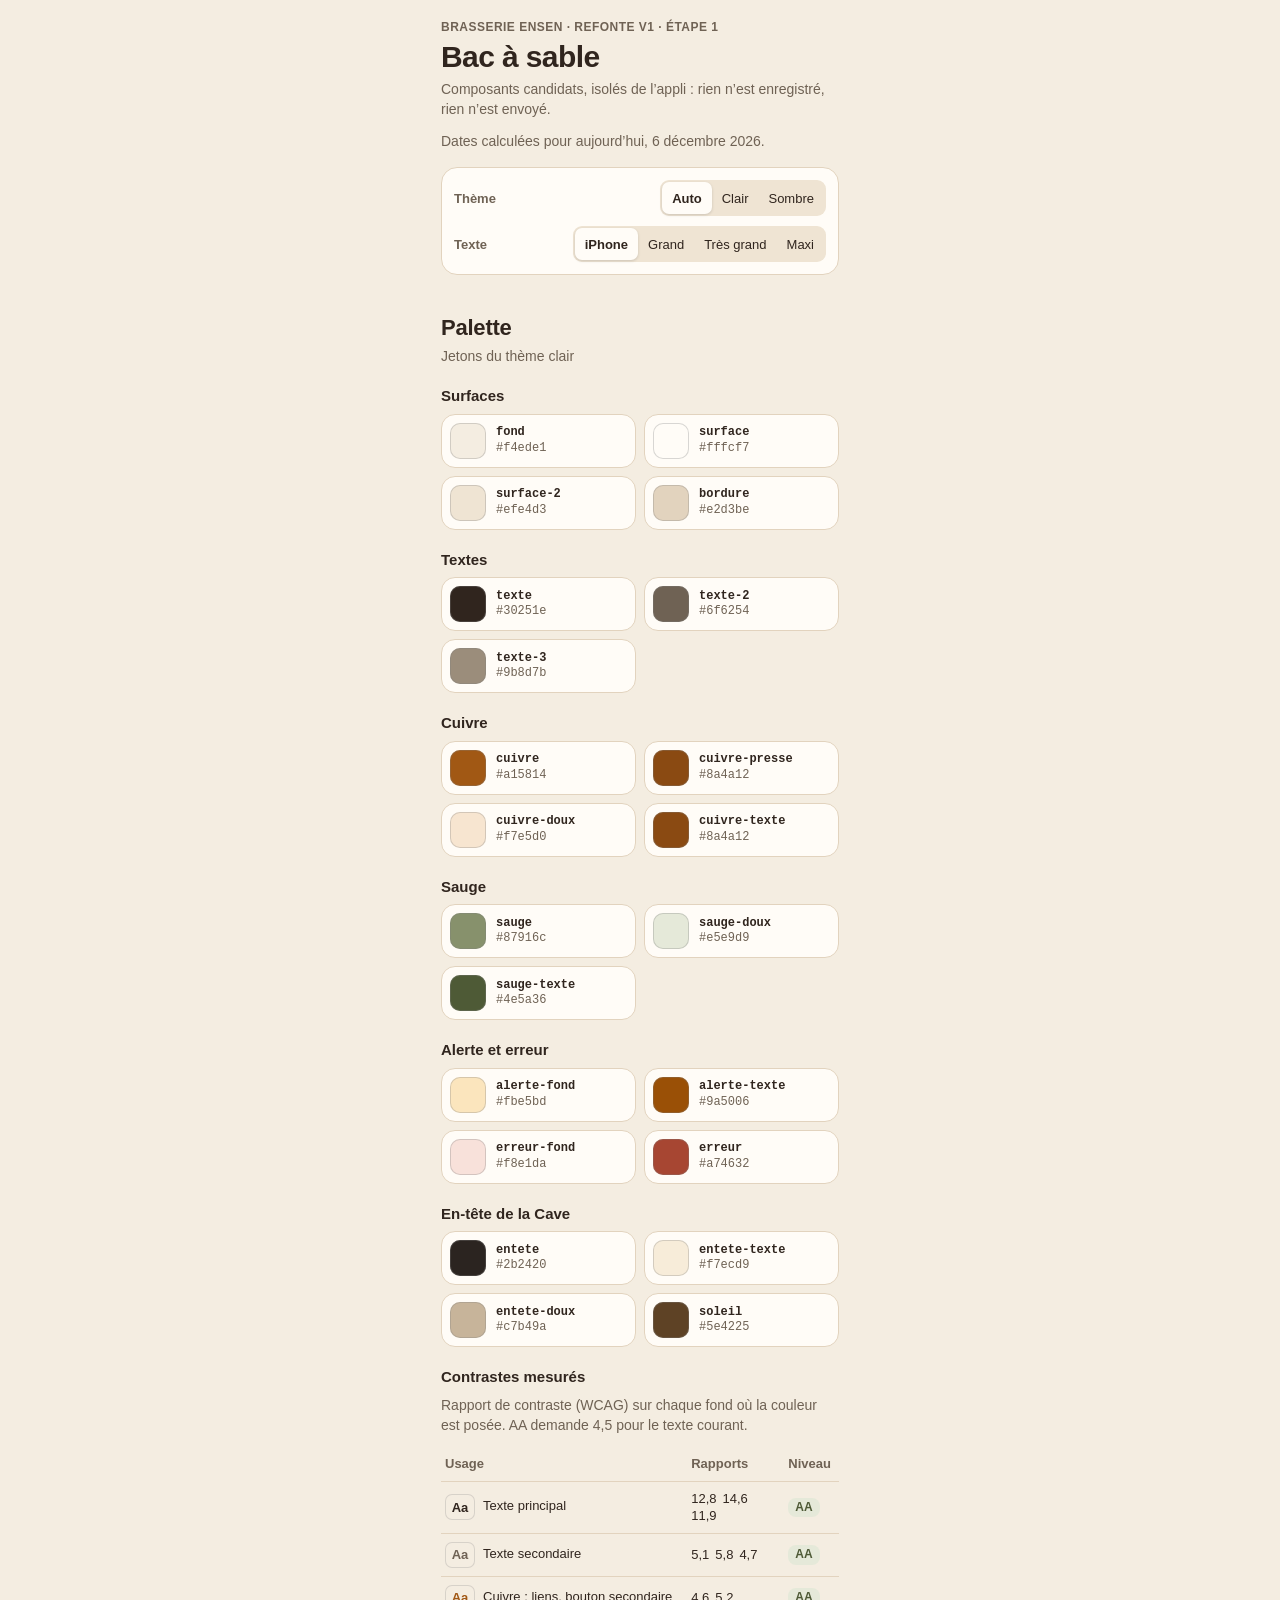
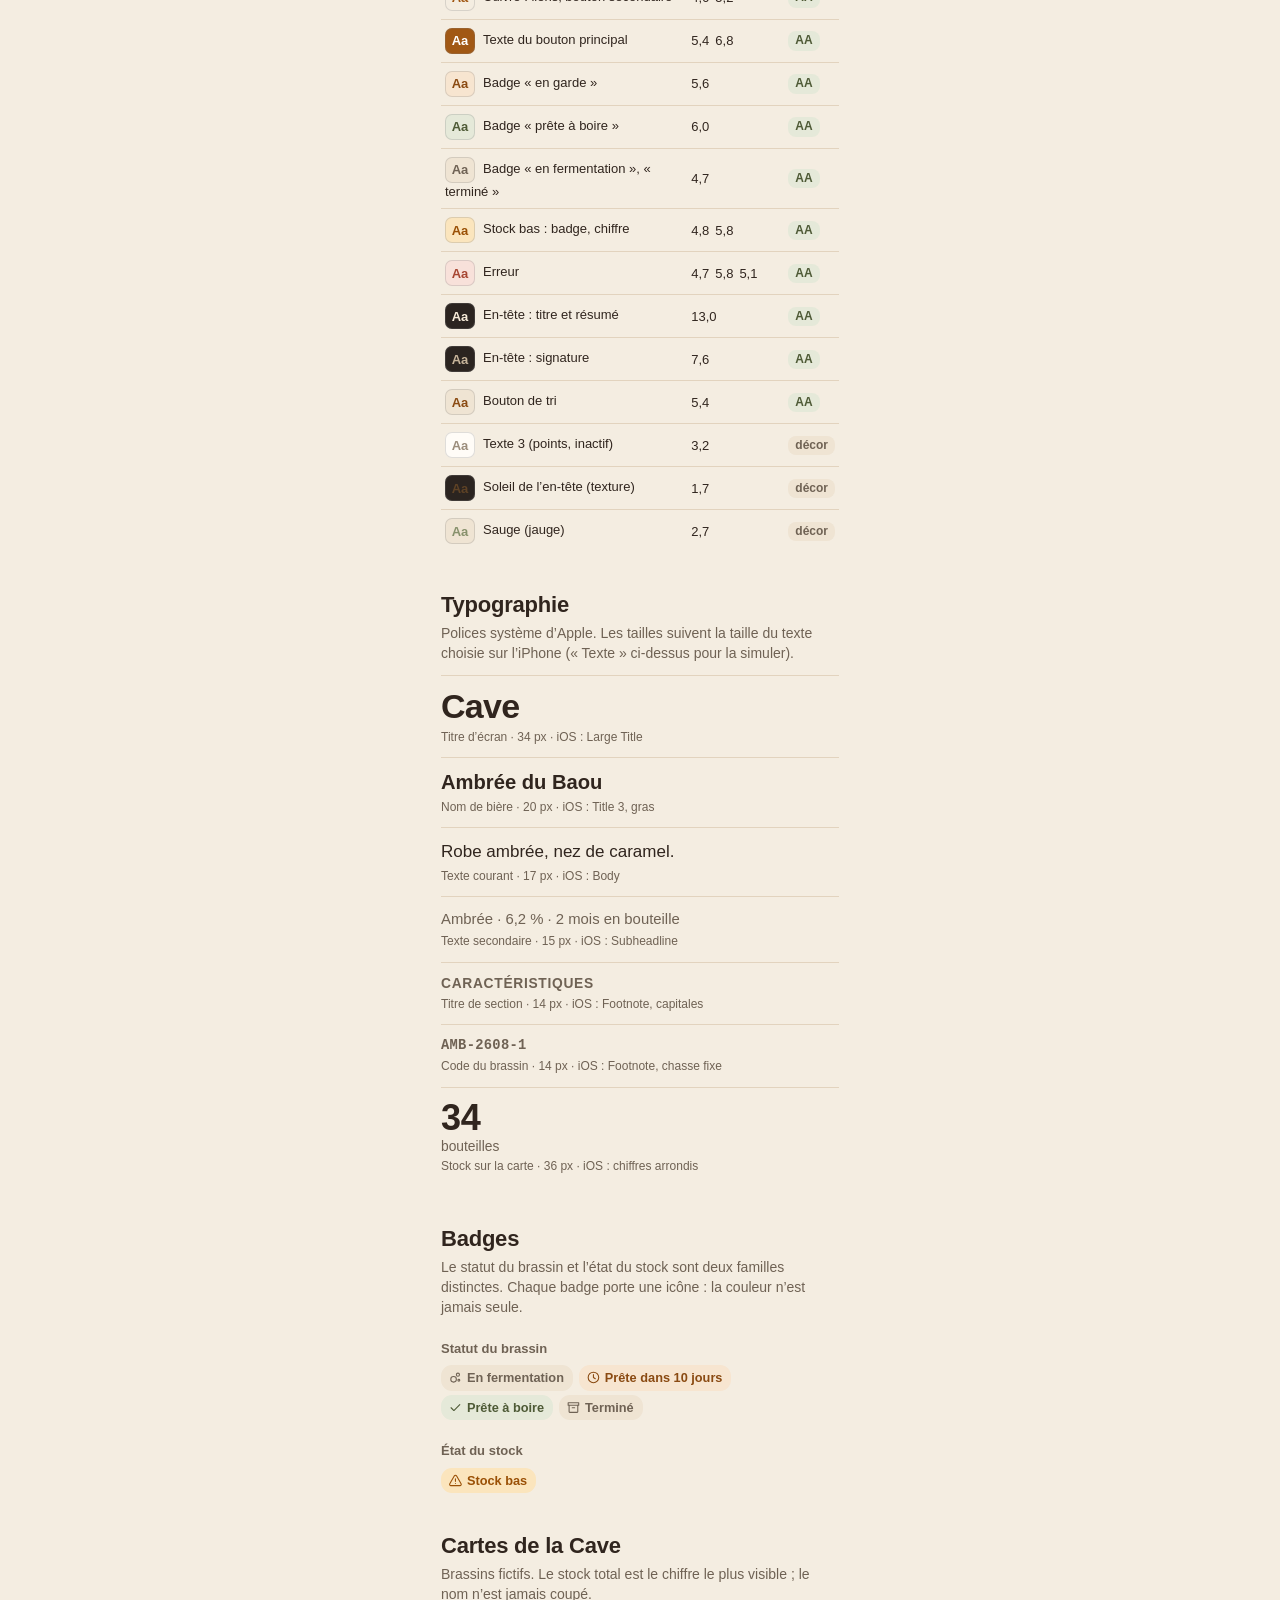
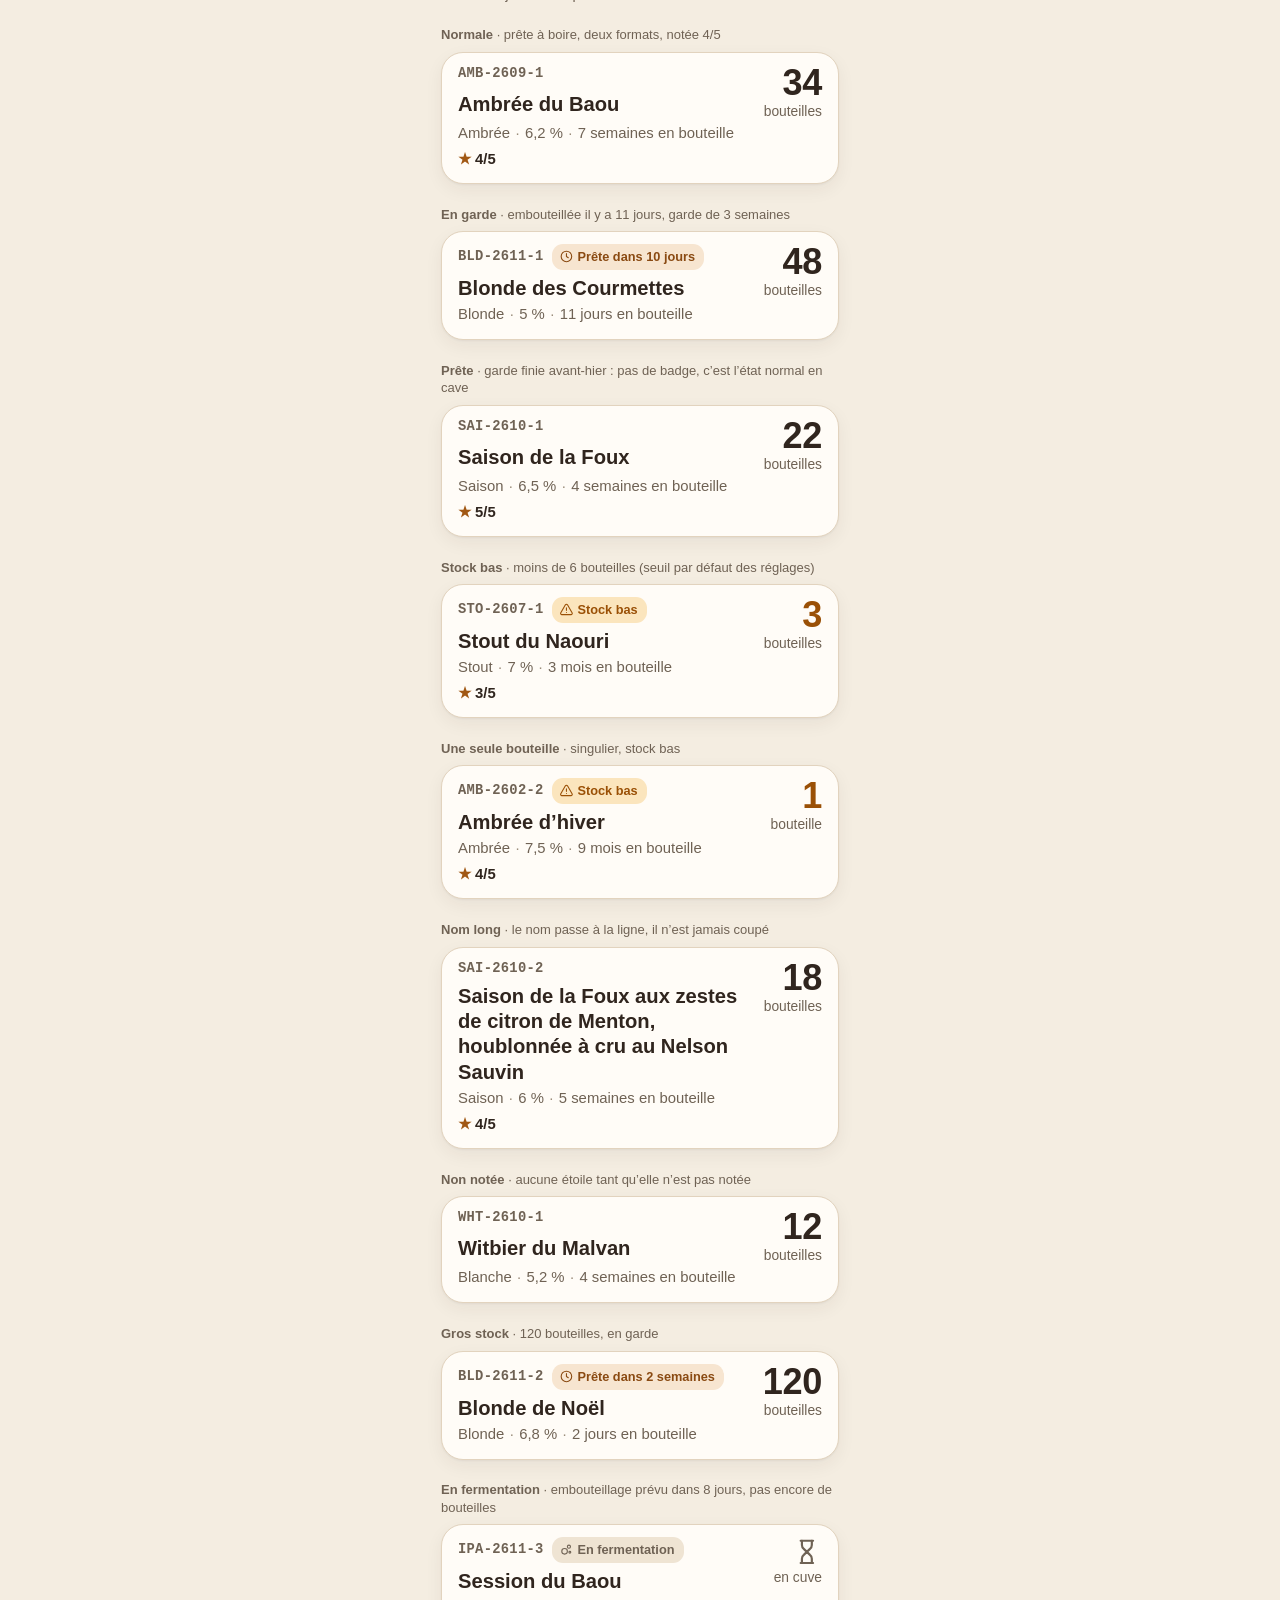
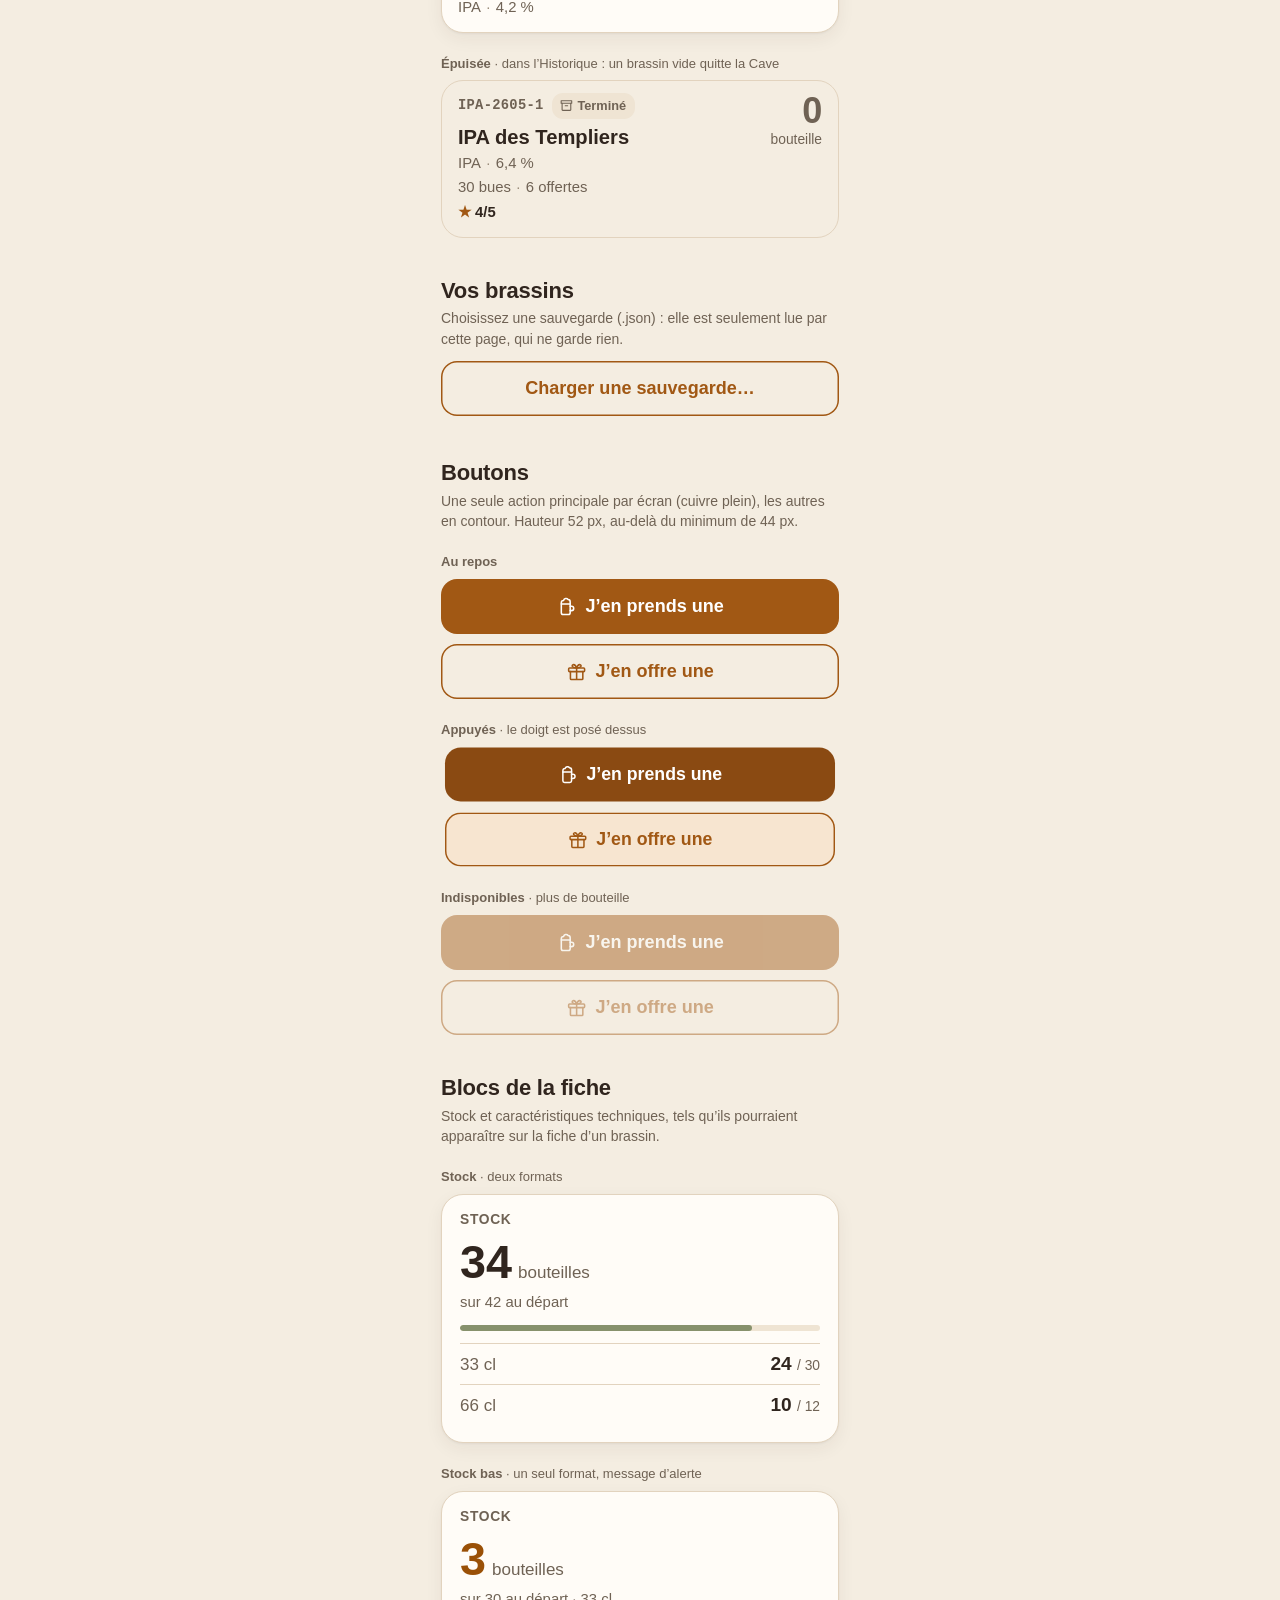
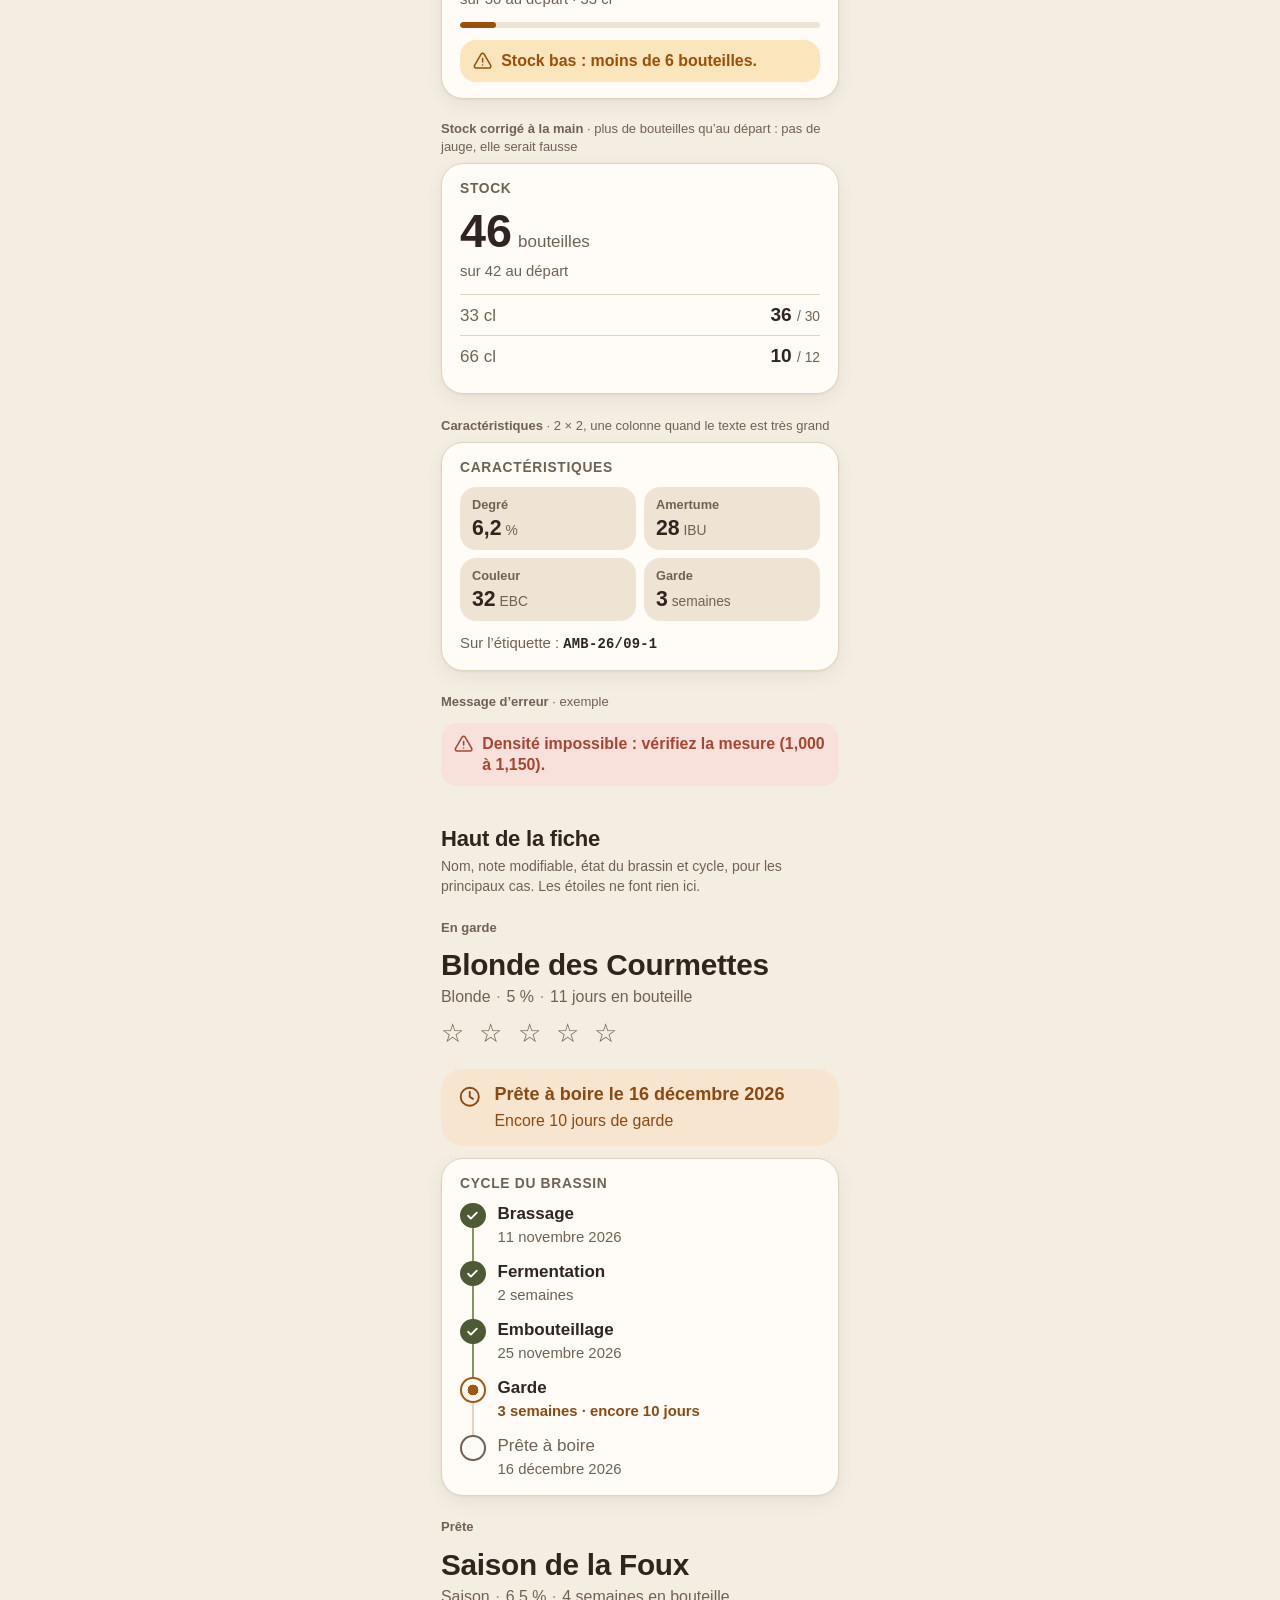
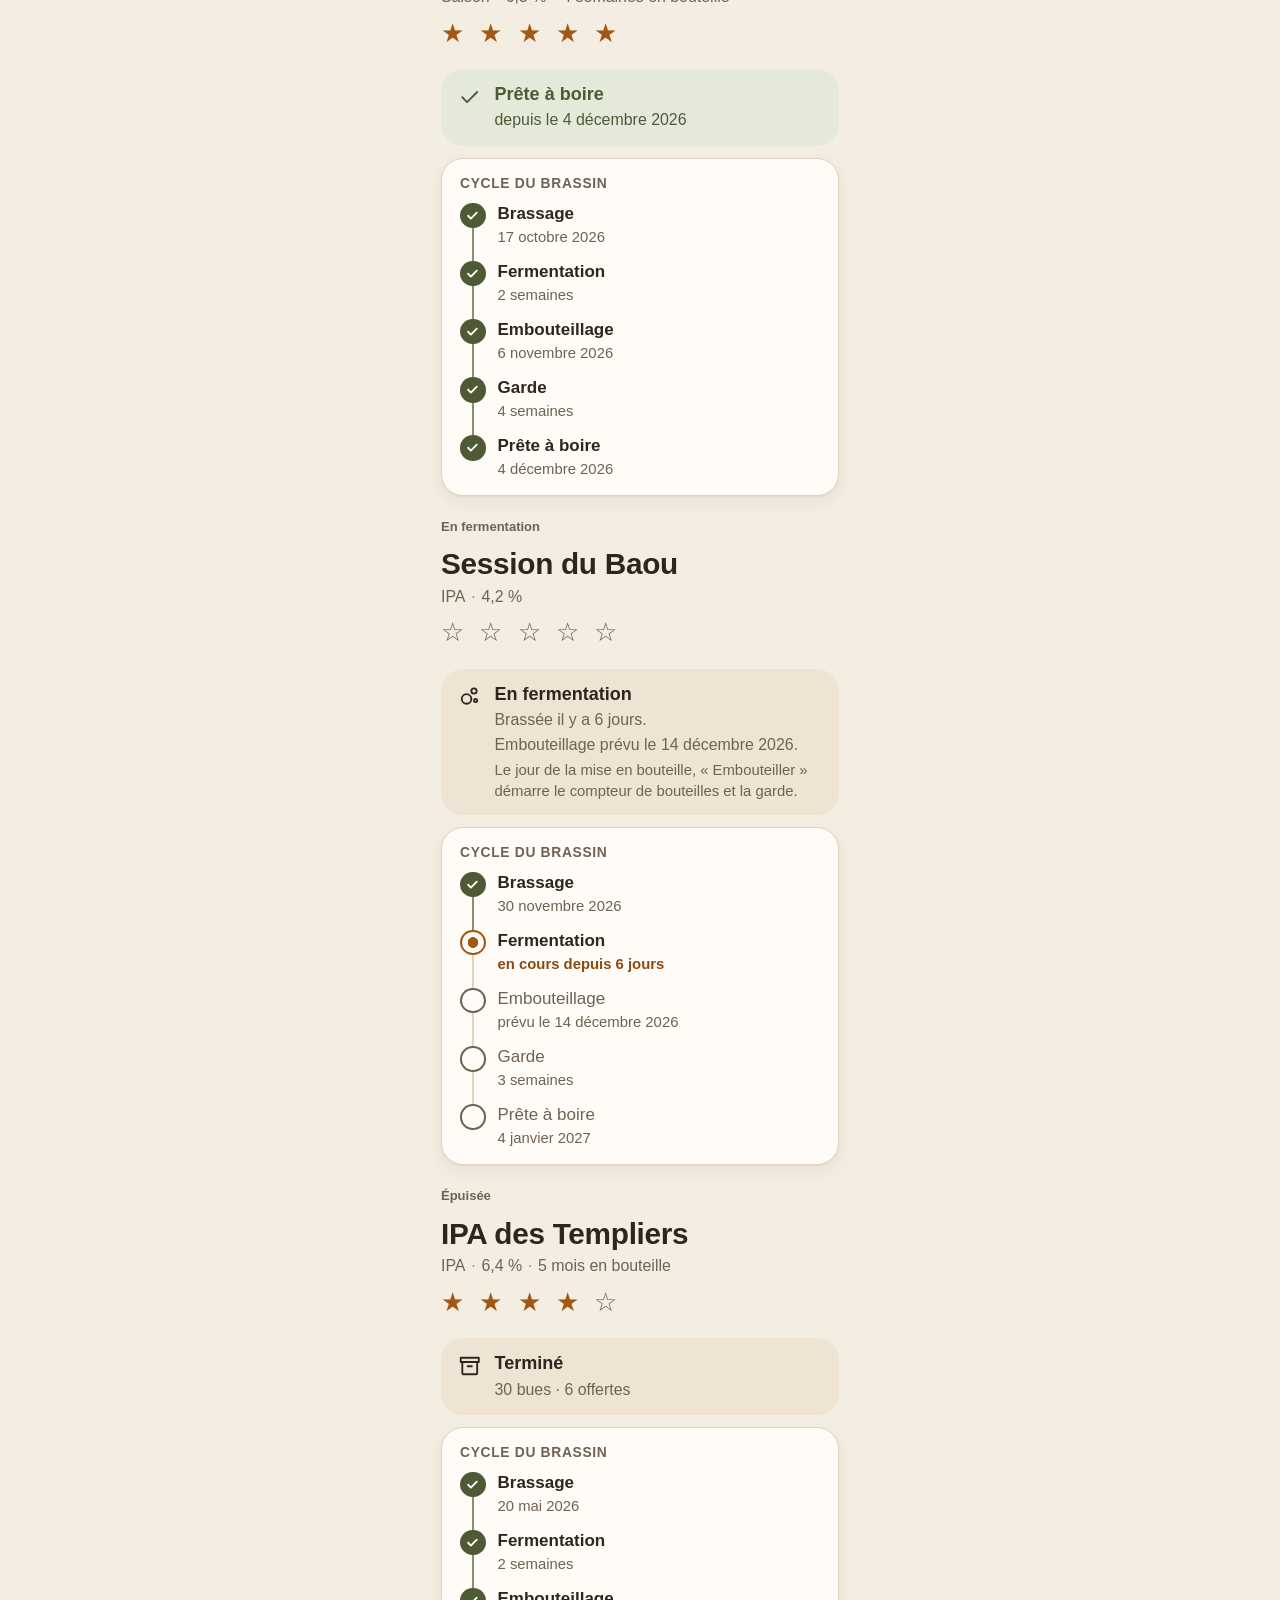
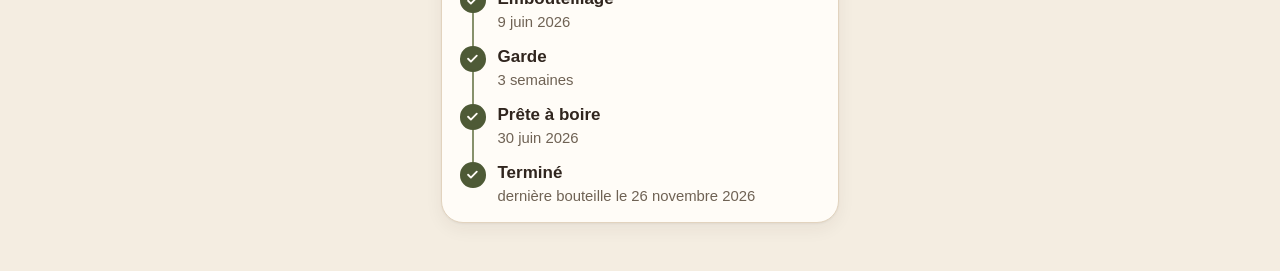
==== commit f5615cee: "Brasserie Ensen 1.9.0 — nouvelle fiche d'un brassin (refonte visuelle, étape 4) - Ordre de lecture :" ====
--- a/dev/bac-a-sable/index.html
+++ b/dev/bac-a-sable/index.html
@@ -90,6 +90,12 @@
       <p class="bs-intro">Stock et caractéristiques techniques, tels qu’ils pourraient apparaître sur la fiche d’un brassin.</p>
       <div id="blocs"></div>
     </section>
+
+    <section class="bs-section" aria-labelledby="titre-fiches">
+      <h2 id="titre-fiches">Haut de la fiche</h2>
+      <p class="bs-intro">Nom, note modifiable, état du brassin et cycle, pour les principaux cas. Les étoiles ne font rien ici.</p>
+      <div id="fiches"></div>
+    </section>
   </main>
 </body>
 </html>
--- a/css/systeme.css
+++ b/css/systeme.css
@@ -307,6 +307,7 @@
 
 .e-stock-total { margin: 0; font: 400 1rem/1.2 var(--e-police); color: var(--e-texte-2); }
 .e-stock-total b { margin-right: 6px; color: var(--e-texte); font: 700 2.75rem/1 var(--e-police-arrondie); font-variant-numeric: tabular-nums; }
+.e-stock-total--bas b { color: var(--e-alerte-texte); } /* comme sur la carte de la Cave */
 .e-stock-depart { margin: 6px 0 0; color: var(--e-texte-2); font: 400 0.875rem/1.4 var(--e-police); }
 .e-formats { display: grid; gap: 0; margin: var(--e-3) 0 0; }
 .e-formats > div { display: flex; justify-content: space-between; align-items: baseline; padding: var(--e-2) 0; border-top: 1px solid var(--e-bordure); }
@@ -435,6 +436,94 @@
 .e-vide-texte { max-width: 22rem; margin: 0; color: var(--e-texte-2); font: 400 0.9375rem/1.4 var(--e-police); }
 .e-vide .e-btn { margin-top: var(--e-2); }
 
+/* ---------- Fiche d'un brassin ---------- */
+
+/* Ordre de lecture : identité, état, stock, cycle, caractéristiques ; les actions restent en bas d'écran. */
+.e-fiche { display: grid; gap: var(--e-3); }
+.e-fiche-tete { padding-top: var(--e-1); }
+.e-fiche-nom { margin: 0; color: var(--e-texte); font: 800 min(1.75rem, 40px)/1.15 var(--e-police); letter-spacing: -0.01em; overflow-wrap: anywhere; }
+.e-fiche-meta { margin: 4px 0 0; overflow: hidden; color: var(--e-texte-2); font: 400 0.9375rem/1.4 var(--e-police); }
+
+/* Note modifiable : étoiles rapprochées (★ pleine, ☆ vide), cibles de 38 × 44 px côte à côte */
+.e-note-edition { display: flex; margin: 2px 0 0 -0.4375rem; }
+.e-note-edition button {
+  appearance: none;
+  width: min(2.25rem, 52px); /* plafonné : cinq étoiles tiennent toujours sur la largeur */
+  height: max(44px, min(2.75rem, 60px));
+  padding: 0;
+  border: 0;
+  border-radius: 12px;
+  background: none;
+  color: var(--e-texte-2);
+  font: 400 min(1.5rem, 36px)/1 var(--e-police);
+  cursor: pointer;
+}
+.e-note-edition button.pleine { color: var(--e-cuivre); }
+.e-note-edition button:focus-visible { outline: 2px solid var(--e-cuivre); outline-offset: -4px; }
+
+/* État : disponibilité, garde restante, fermentation, fin du brassin */
+.e-etat { display: flex; align-items: flex-start; gap: var(--e-3); padding: 14px var(--e-4); border-radius: var(--e-r-carte); }
+.e-etat > .e-icone { width: 1.5rem; height: 1.5rem; margin-top: 0.05em; }
+.e-etat-corps { min-width: 0; }
+.e-etat-titre { margin: 0; font: 700 1.0625rem/1.3 var(--e-police); }
+.e-etat-texte { margin: 3px 0 0; font: 400 0.9375rem/1.4 var(--e-police); }
+.e-etat-aide { display: block; font-size: 0.875rem; }
+.e-etat--garde { background: var(--e-cuivre-doux); color: var(--e-cuivre-texte); }
+.e-etat--prete { background: var(--e-sauge-doux); color: var(--e-sauge-texte); }
+.e-etat--fermentation,
+.e-etat--termine { background: var(--e-surface-2); color: var(--e-texte); }
+.e-etat--fermentation .e-etat-texte,
+.e-etat--termine .e-etat-texte { color: var(--e-texte-2); }
+
+/* Cycle du brassin : repère coché (fait), anneau plein (en cours), cercle vide (à venir) */
+.e-frise { margin: 0; padding: 0; list-style: none; }
+/* Repère plafonné à 36 px : aux très grandes tailles de texte, la place va aux mots */
+.e-frise { --e-repere: min(1.5rem, 36px); }
+.e-frise-etape { position: relative; display: grid; grid-template-columns: var(--e-repere) minmax(0, 1fr); column-gap: var(--e-3); padding-bottom: 14px; }
+.e-frise-etape:last-child { padding-bottom: 0; }
+.e-frise-etape:not(:last-child)::before {
+  content: "";
+  position: absolute;
+  left: calc(var(--e-repere) / 2 - 1px);
+  top: var(--e-repere);
+  bottom: 0;
+  width: 2px;
+  background: var(--e-bordure);
+}
+.e-frise-etape--faite:not(:last-child)::before { background: var(--e-sauge); }
+.e-frise-repere {
+  display: grid;
+  place-items: center;
+  width: var(--e-repere);
+  height: var(--e-repere);
+  border: 2px solid var(--e-texte-2);
+  border-radius: 50%;
+  background: var(--e-surface);
+  color: var(--e-surface);
+}
+.e-frise-repere .e-icone { width: 0.875rem; height: 0.875rem; stroke-width: 3; }
+.e-frise-etape--faite .e-frise-repere { border-color: var(--e-sauge-texte); background: var(--e-sauge-texte); }
+.e-frise-etape--en-cours .e-frise-repere { border-color: var(--e-cuivre); background: radial-gradient(circle, var(--e-cuivre) 0 34%, var(--e-surface) 36%); }
+.e-frise-texte { display: grid; gap: 1px; min-width: 0; }
+/* Titre plafonné à 32 px (« Embouteillage » tient alors sur la ligne) ; un mot trop long se coupe en dernier recours */
+.e-frise-titre { color: var(--e-texte); font: 650 min(1rem, 32px)/1.35 var(--e-police); overflow-wrap: anywhere; -webkit-hyphens: auto; hyphens: auto; }
+.e-frise-detail { color: var(--e-texte-2); font: 400 0.875rem/1.35 var(--e-police); overflow-wrap: anywhere; }
+.e-frise-etape--en-cours .e-frise-detail { color: var(--e-cuivre-texte); font-weight: 650; }
+.e-frise-etape--a-venir .e-frise-titre { color: var(--e-texte-2); font-weight: 500; }
+
+.e-caracteristiques-pied { margin: var(--e-3) 0 0; color: var(--e-texte-2); font: 400 0.875rem/1.4 var(--e-police); }
+.e-caracteristiques-pied .e-code { color: var(--e-texte); }
+
+/* Blocs de la fiche pas encore refaits (RAPT, étiquettes, recette, notes, sorties) : même cadre */
+.e-fiche > .bloc { margin: 0; border-color: var(--e-bordure); border-radius: var(--e-r-carte); background: var(--e-surface); box-shadow: var(--e-ombre); }
+.e-fiche > .actions-bas { margin: 0; }
+
+/* Barre du bas : côte à côte s'ils tiennent, l'un sous l'autre sinon (texte agrandi) */
+#barre-actions .e-btn { flex: 1 1 auto; min-height: 3.25rem; padding: 0 14px; font-size: 1rem; }
+
+/* Texte réservé à VoiceOver */
+.e-cache { position: absolute; width: 1px; height: 1px; overflow: hidden; clip-path: inset(50%); white-space: nowrap; }
+
 /* ---------- Moins d'animations si l'iPhone le demande ---------- */
 
 @media (prefers-reduced-motion: reduce) {
